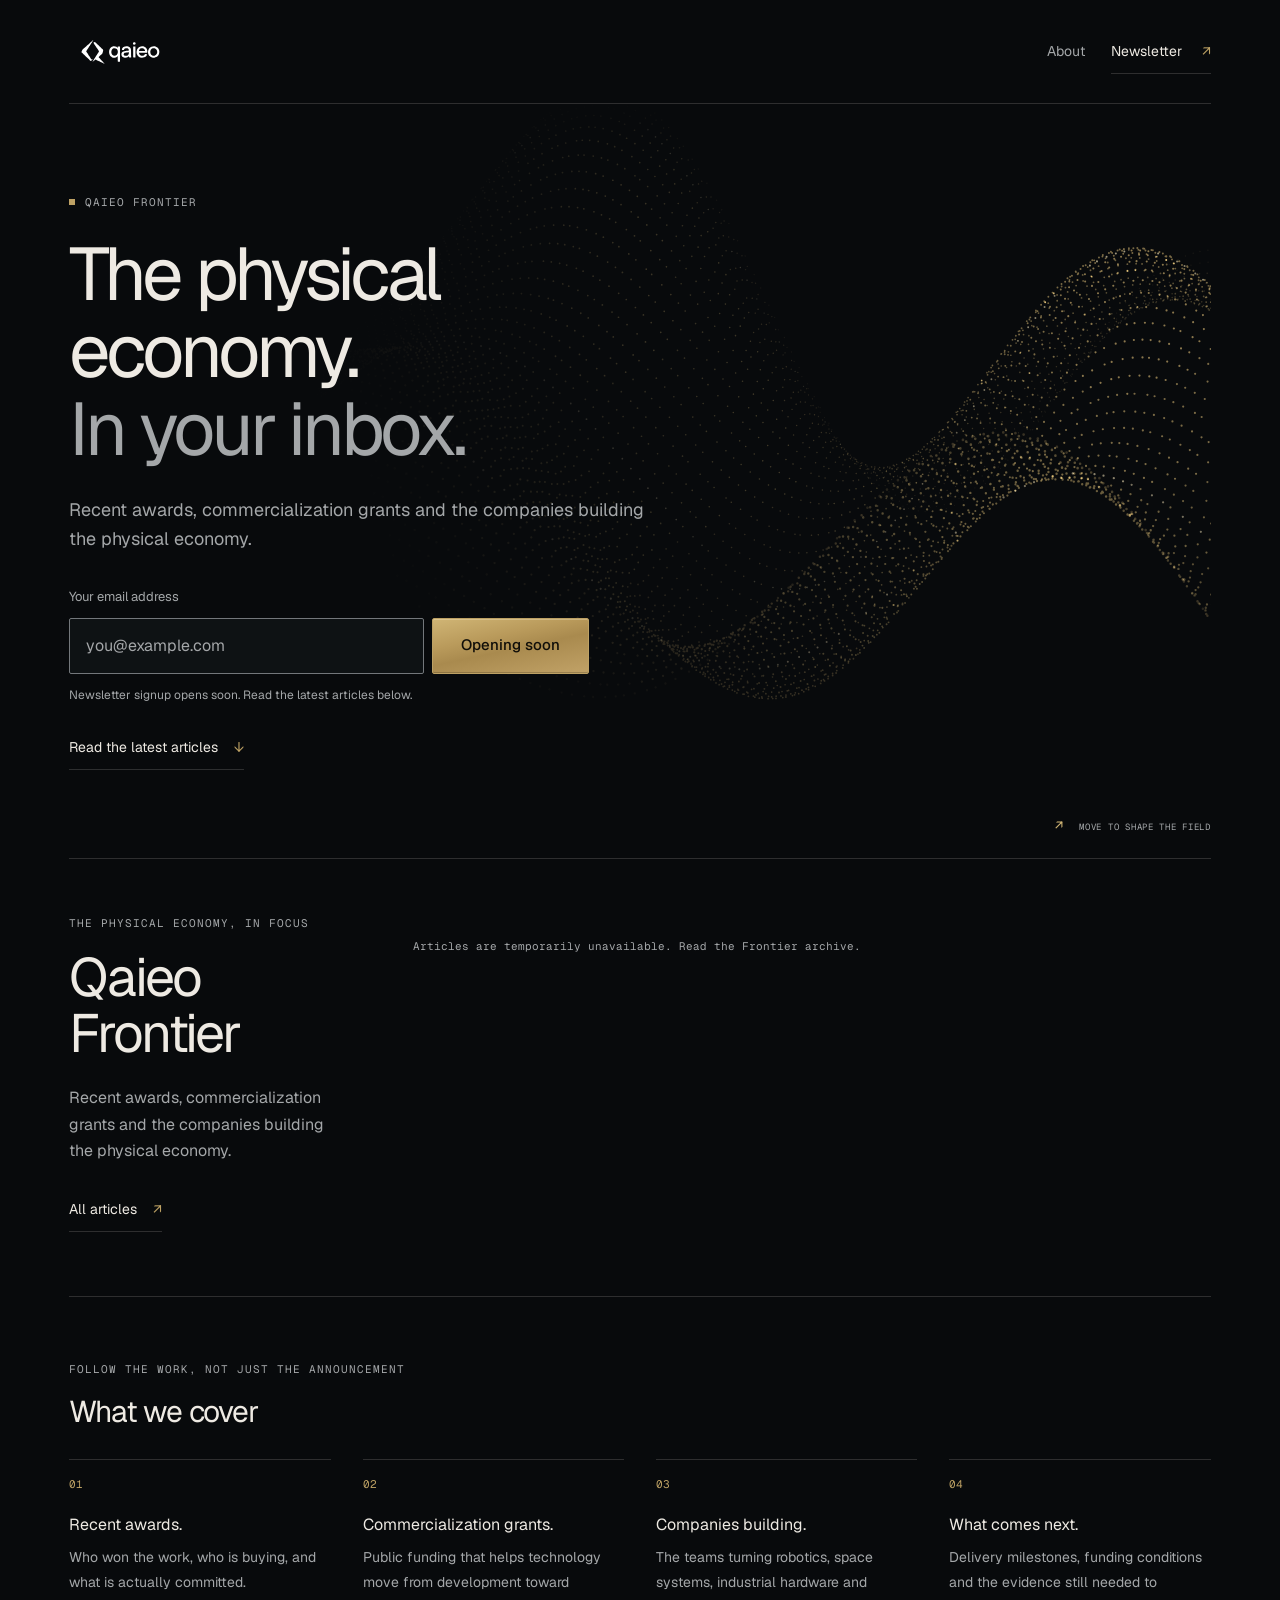
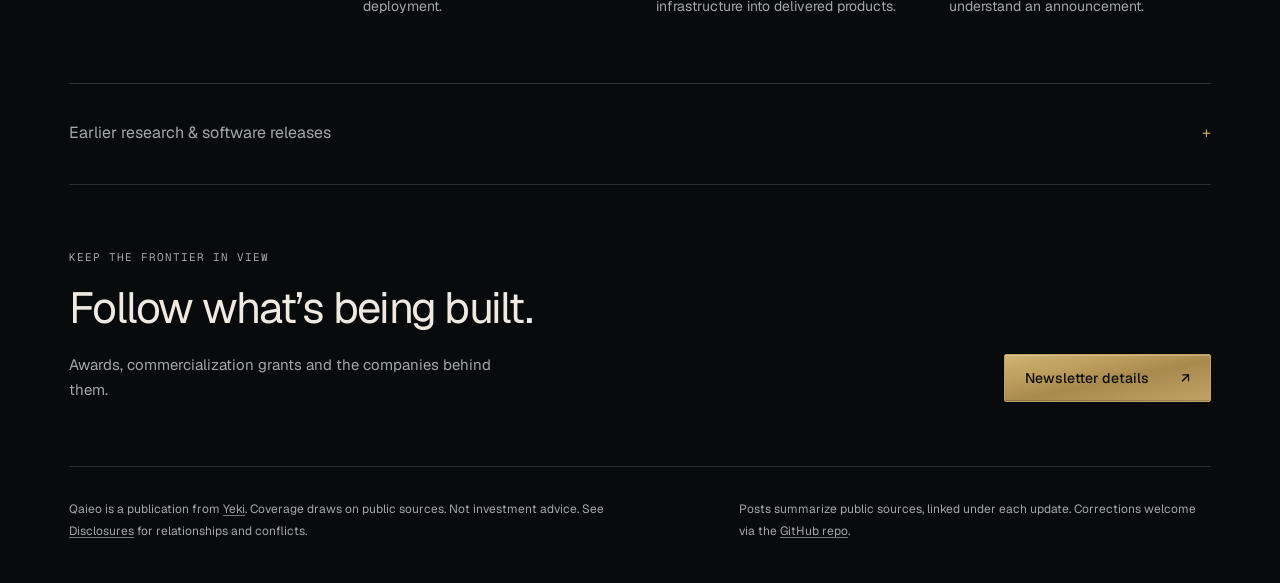
==== site/public/index.html @ a9265b08 "Standardize Qaieo logo sizing and approved SVG artwork" ====
<!DOCTYPE html>
<html lang="en">
<head>
  <meta charset="UTF-8" />
  <meta name="viewport" content="width=device-width, initial-scale=1.0" />
  <title>Qaieo — The physical economy, in focus</title>
  <meta name="description" content="Recent awards, commercialization grants and the companies building the physical economy." />
  <meta name="theme-color" content="#080a0c" />
  <link rel="preload" href="fonts/Geist-Variable.woff2" as="font" type="font/woff2" crossorigin />
  <link rel="stylesheet" href="style.css" />
  <link rel="icon" type="image/png" href="logos/qaieo-avatar.png" />
  <link rel="alternate" type="application/rss+xml" title="Qaieo" href="feed.xml" />
</head>
<body>
  <a class="skip-link" href="#main">Skip to content</a>
  <div class="wrap">
    <header class="site">
      <a href="index.html" class="home-link" aria-label="Qaieo home"><img class="brand-logo" src="logos/qaieo-logo-white.svg" alt="Qaieo" width="1544" height="576" /></a>

    <nav class="nav" aria-label="Primary">
      <a href="about.html">About</a>
      <a class="nav-signup" href="index.html#newsletter">Newsletter <span aria-hidden="true">↗</span></a>
    </nav>
    </header>
    <main id="main" class="lab-page">

      <section class="hero" id="newsletter" aria-labelledby="lab-title">
        <div class="wave-visual" aria-hidden="true">
          <img class="wave-poster" src="art/quantum-field-gold.webp" alt="" width="1600" height="905" decoding="async" />
          <canvas class="ripple-field"></canvas>
        </div>
        <div class="hero-copy">
          <p class="eyebrow"><span class="square" aria-hidden="true"></span>Qaieo Frontier</p>
          <h1 id="lab-title">The physical economy.<span>In your inbox.</span></h1>
          <p class="lede">Recent awards, commercialization grants and the companies building the physical economy.</p>
          <div class="hero-signup">
        <form id="qaieo-subscribe" action="/api/subscribe" method="post">
          <label for="subscriber-email">Your email address</label>
          <div class="subscribe-controls">
          <input id="subscriber-email" type="email" name="email" placeholder="you@example.com" autocomplete="email" required aria-describedby="newsletter-availability" disabled />
          <input type="text" name="company" style="position:absolute;left:-9999px" tabindex="-1" autocomplete="off" aria-hidden="true" />
          <input type="submit" value="Opening soon" disabled />
          </div>
        </form>
        <p id="qaieo-sub-msg" class="sub-msg" role="status" hidden></p>
        <script>
        document.getElementById('qaieo-subscribe').addEventListener('submit', async (e) => {
          e.preventDefault();
          if (!false) return;
          const f = e.target, msg = document.getElementById('qaieo-sub-msg');
          msg.hidden = false; msg.textContent = 'Subscribing…';
          try {
            const r = await fetch(f.action, { method: 'POST', body: new FormData(f) });
            const j = await r.json();
            msg.textContent = j.ok ? 'Check your inbox to confirm your subscription. If you already subscribe, you are all set.' : (j.error || 'Something went wrong.');
          } catch { msg.textContent = 'Something went wrong. Try again.'; }
        });
        </script>
            <p class="signup-note" id="newsletter-availability">Newsletter signup opens soon. Read the latest articles below.</p>
          </div>
          <a class="hero-explore text-link" href="#frontier">Read the latest articles <span aria-hidden="true">↓</span></a>
        </div>
        <p class="field-hint" aria-hidden="true"><span>↗</span> Move to shape the field</p>
        <script type="module" src="ripple.mjs"></script>
      </section>
      <section id="frontier" class="frontier" aria-labelledby="frontier-title">
        <div class="frontier-intro">
          <p class="eyebrow">The physical economy, in focus</p>
          <h2 id="frontier-title">Qaieo <span>Frontier</span></h2>
          <p>Recent awards, commercialization grants and the companies building the physical economy.</p>
          <a class="frontier-archive text-link" href="https://yeki.ai/qaieo/media">All articles <span aria-hidden="true">↗</span></a>
        </div>
        <div class="frontier-feed">
          <div id="frontier-articles"></div>
          <p id="frontier-status" class="frontier-status" role="status">Loading the latest published articles…</p>
          <noscript><p>Read the latest publications in the <a href="https://yeki.ai/qaieo/media">Frontier archive</a>.</p></noscript>
        </div>
        <script type="module" src="frontier.mjs"></script>
      </section>

      <section class="agenda" id="coverage" aria-labelledby="agenda-title">
        <div class="section-heading"><span class="eyebrow">Follow the work, not just the announcement</span><h2 id="agenda-title">What we cover</h2></div>
        <ul>
          <li><strong>Recent awards.</strong> Who won the work, who is buying, and what is actually committed.</li>
          <li><strong>Commercialization grants.</strong> Public funding that helps technology move from development toward deployment.</li>
          <li><strong>Companies building.</strong> The teams turning robotics, space systems, industrial hardware and infrastructure into delivered products.</li>
          <li><strong>What comes next.</strong> Delivery milestones, funding conditions and the evidence still needed to understand an announcement.</li>
        </ul>
      </section>
      <details class="research-archive" id="archive">
        <summary><span>Earlier research &amp; software releases</span><span aria-hidden="true">+</span></summary>
        <p class="archive-intro">Qaieo began with quantum computing. These earlier articles retain their original dates, sources and links.</p>
      <section class="editorial-section" id="research" aria-labelledby="research-title">
        <div class="section-heading"><p class="eyebrow">From the archive</p><h2 id="research-title">Quantum research</h2><p>Earlier essays and explainers from Qaieo’s quantum research coverage. Original publication dates and sources are retained.</p></div>
        <div class="article-list">

      <article class="post" id="2026-10-13-what-is-perceval">
        <div class="post-meta">
          <time datetime="2026-10-13">October 13, 2026</time>
          <span class="post-tags"><span class="tag">explainer</span></span>
        </div>
        <h3>What is Perceval?</h3>
        <div class="post-body"><p><strong>Perceval</strong> is Quandela's open-source Python framework for photonic quantum computing. If Qiskit is the SDK for superconducting qubits, Perceval is the equivalent for photons.</p><p>Photonic quantum computers use particles of light as qubits. They run at room temperature, network naturally over fiber, and are the bet of companies like Quandela, PsiQuantum, Xanadu, and ORCA. The programming model is different from gate-based machines: you design linear optical circuits (beam splitters, phase shifters, detectors) and the framework simulates them or targets real hardware.</p><p>What Perceval gives you:</p><ul><li><strong>Circuit design</strong> for linear optical quantum computing, with a simulator backend for development.</li><li><strong>Hardware access</strong> to Quandela's photonic QPUs through the cloud.</li><li><strong>Error mitigation</strong> (as of v1.3.0) for dealing with the probabilistic reality of photonic hardware: loss, detector imperfections, partial distinguishability.</li><li><strong>A growing algorithm library</strong> for the problems photonics is naturally good at: boson sampling, graph problems, quantum machine learning.</li></ul><p>It's Apache-licensed, actively developed (monthly-ish releases), and currently the most alive open-source project in photonic quantum software. Which brings us to the bigger story.</p></div>
        <div class="post-source">Source: <a href="https://github.com/Quandela/Perceval">Quandela docs and repo</a></div>
      </article>

      <article class="post" id="2026-10-13-the-last-photonic-framework">
        <div class="post-meta">
          <time datetime="2026-10-13">October 13, 2026</time>
          <span class="post-tags"><span class="tag">analysis</span><span class="tag">editorial</span></span>
        </div>
        <h3>The last photonic framework standing</h3>
        <div class="post-body"><p>Something quiet happened in photonic quantum software: <strong>Xanadu archived Strawberry Fields</strong>, its flagship photonic quantum computing library (854 stars, the reference implementation for continuous-variable photonic circuits since 2018). Then it archived <strong>MrMustard</strong>, the successor library. Both now read-only. No new features, ever.</p><p>That leaves <strong>Perceval</strong> as the only actively developed open-source framework for programming photonic quantum computers. One framework, one company (Quandela) behind it, for an entire hardware paradigm.</p><p><strong>Why this matters more than it looks.</strong> Open-source frameworks are where a field's knowledge compounds. Qiskit's dominance didn't just help IBM; it trained a generation of quantum programmers who default to IBM's stack. Every archived framework is a small brain drain: tutorials rot, Stack Overflow answers age out, new students find a graveyard where the onboarding used to be.</p><p><strong>The risk is a single point of failure.</strong> If Quandela pivots, gets acquired, or just slows down, photonic quantum software has no bench. PsiQuantum, the best-funded photonic player, has no open framework at all. The field's software story becomes "one French company's SDK," which is a fragile foundation for an entire approach to quantum computing.</p><p><strong>The opportunity is concentration.</strong> Scarcity focuses attention. Every photonic quantum developer now has exactly one serious open-source home, which means Perceval's community, docs, and ecosystem get all the oxygen. If you're learning photonic quantum computing in 2026, there is one answer to "where do I start," and this site exists to make that answer as good as it can be.</p><p>That's the thesis here: track Perceval closely, cover the field honestly, and help the last framework standing become the foundation photonic quantum deserves.</p><p>*Editorial. If I've misread the archival status of anything, the corrections policy stands.*</p></div>
        <div class="post-source">Source: <a href="https://github.com/Quandela/Perceval">Qaieo editorial</a></div>
      </article>

      <article class="post" id="2026-10-13-photonic-hardware-landscape">
        <div class="post-meta">
          <time datetime="2026-10-13">October 13, 2026</time>
          <span class="post-tags"><span class="tag">analysis</span><span class="tag">editorial</span><span class="tag">hardware</span></span>
        </div>
        <h3>Photonic quantum hardware landscape, October 2026</h3>
        <div class="post-body"><p>Photonic quantum computing had its breakout year. Private capital into photonic hardware hit <strong>$2.1 billion in 2025</strong>, about 21% of all quantum tech investment, overtaking superconducting as the largest hardware subcategory (per Future Markets' 2026 report). Here's the field as it stands.</p><p><strong>Three architectures, three bets.</strong> Continuous-variable systems, led by <strong>Xanadu</strong>, encode information in squeezed light and target quantum machine learning through PennyLane. Discrete-variable systems (<strong>PsiQuantum</strong>, <strong>Quandela</strong>, <strong>ORCA</strong>, QuiX) work with individual photons in linear optical circuits, aiming at fault-tolerant universal machines. Hybrid spin-photon (<strong>Photonic Inc</strong>, backed by Microsoft) links silicon spin qubits with telecom photons for distributed architectures.</p><p><strong>PsiQuantum</strong> is the capital leader: a <a href="https://www.businesswire.com/news/home/20250910135739/en/PsiQuantum-Raises-$1-Billion-to-Build-Million-Qubit-Scale-Fault-Tolerant-Quantum-Computers">$1B Series E in September 2025</a> (BlackRock, Temasek, Baillie Gifford; $7B valuation), a $100M CHIPS Act agreement finalized in September 2026, and the Omega silicon-photonic chipset fabbed at GlobalFoundries on a standard 300mm process. Brisbane and Chicago utility-scale sites are under construction, with leadership shifting to ex-AMD/Xilinx chief Victor Peng as interim CEO for the scaling phase. The bet: photons don't generate heat or feel electromagnetic interference, so chips link over standard fiber and the million-qubit roadmap is a manufacturing problem, not a physics problem.</p><p><strong>Xanadu</strong> became the first pure-play photonic quantum company on a major public market, listing on NASDAQ and the TSX as XNDU in March 2026 via SPAC (~$302M gross proceeds, $275M PIPE). The hardware story in 2026 is packaging: an <a href="https://www.newswire.ca/news-releases/xanadu-sets-new-industry-benchmark-in-photonic-chip-packaging-834077847.html">average 0.085 dB/facet edge-coupling loss</a>, meaning 98%+ of the optical signal survives each fiber-to-chip interface. In photonics, loss is the enemy that compounds at every interface, so this is a genuine milestone, not marketing, though edge coupling is one of roughly 16-17 loss contributors, and analysts estimate another 5-10x system-wide reduction is still needed for fault tolerance. The software story is the opposite: Strawberry Fields and MrMustard are archived, and PennyLane carries the stack alone.</p><p><strong>Quandela</strong> is the deployment leader in Europe: the 12-qubit Belenos system serves 1,200+ researchers across 30 countries via cloud, and its EuroHPC sibling Lucy was delivered to CEA's TGCC and inaugurated in April 2026. Perceval, its open framework, is the subject this publication tracks most closely.</p><p><strong>ORCA Computing</strong> is the operational-simplicity play: <a href="https://www.hpcwire.com/off-the-wire/orca-computing-delivers-1st-photonic-quantum-computing-system-to-uks-nqcc/">its PT Series system was installed at the UK's National Quantum Computing Centre and powered up and operational within 36 hours</a> (June 2025). Rack-mounted, room-temperature (cryogenics confined to the detectors), accessible via NVIDIA's CUDA-Q. When a quantum computer installs faster than enterprise SaaS, the deployment model has changed.</p><p><strong>Don't forget Hefei.</strong> USTC's Jiuzhang 4.0 manipulated and detected 3,050 photons in Gaussian boson sampling (reported in *Nature*, May 2026), still the academic high-water mark. China's photonic program runs quieter than the venture-backed Western companies but keeps setting the experimental bar.</p><p><strong>What to watch.</strong> Whether PsiQuantum's manufacturing bet converts capital into deployed systems. Whether Xanadu's public-market discipline accelerates or starves its hardware roadmap. Whether Quandela's European deployments compound into a developer ecosystem around Perceval. And whether anyone else open-sources a serious photonic framework, or the field consolidates around one.</p><p>*Editorial synthesis from public reporting. Company claims are as stated by the companies; treat funding and timeline figures accordingly. Corrections welcome via the <a href="https://github.com/omeal007/qaieo">GitHub repo</a>.*</p></div>
        <div class="post-source">Source: <a href="https://www.futuremarketsinc.com/the-global-photonic-quantum-computing-market-2026-2036/">Qaieo editorial</a></div>
      </article>
        </div>
      </section>
      <section class="editorial-section" id="news" aria-labelledby="news-title">
        <div class="section-heading"><p class="eyebrow">From the archive</p><h2 id="news-title">Software releases</h2><p>Historical Perceval release coverage, preserved with its original dates and sources.</p><a class="text-link" href="timeline.html">View the release timeline <span aria-hidden="true">↗</span></a></div>
        <div class="article-list">

      <article class="post" id="2026-10-01-v1-3-1-sir-galaad">
        <div class="post-meta">
          <time datetime="2026-10-01">October 1, 2026</time>
          <span class="post-tags"><span class="tag">release</span><span class="tag">v1.3.1</span></span>
        </div>
        <h3>Perceval v1.3.1 Sir Galaad</h3>
        <div class="post-body"><p>Quandela published <strong>v1.3.1</strong> (v1.3.1 Sir Galaad) of Perceval.</p><p>Release notes (abridged, see the full notes at the source link):</p><h2>Bug fixes</h2><p>* Fixed deepcopy in SimulatedComputer.execute_async</p><p>*This post was auto-generated from the official release notes. Summaries may miss nuance; read the full notes at the source.*</p></div>
        <div class="post-source">Source: <a href="https://github.com/Quandela/Perceval/releases/tag/v1.3.1">Quandela/Perceval GitHub release</a></div>
      </article>

      <article class="post" id="2026-10-01-perceval-v1-3-1">
        <div class="post-meta">
          <time datetime="2026-10-01">October 1, 2026</time>
          <span class="post-tags"><span class="tag">release</span><span class="tag">v1.3.1</span></span>
        </div>
        <h3>Perceval v1.3.1: bugfix follow-up</h3>
        <div class="post-body"><p>A small follow-up to v1.3.0: <strong>v1.3.1</strong> fixes deepcopy in `SimulatedComputer.execute_async`. Patch-level, no API changes. If you upgraded to the Sir Galaad line, take this one.</p></div>
        <div class="post-source">Source: <a href="https://github.com/Quandela/Perceval/releases/tag/v1.3.1">Quandela/Perceval GitHub release</a></div>
      </article>

      <article class="post" id="2026-09-18-v1-3-0-sir-galaad">
        <div class="post-meta">
          <time datetime="2026-09-18">September 18, 2026</time>
          <span class="post-tags"><span class="tag">release</span><span class="tag">v1.3.0</span></span>
        </div>
        <h3>Perceval v1.3.0 Sir Galaad</h3>
        <div class="post-body"><p>Quandela published <strong>v1.3.0</strong> (v1.3.0 Sir Galaad) of Perceval.</p><p>Release notes (abridged, see the full notes at the source link):</p><p>This update offers a whole new error mitigation feature, which needed a complete rewriting of the high-level classes of perceval (everything above Processor or RemoteProcessor). This new path also offers a lot of features that the old path couldn't do.</p><p>The choice has been made to add a new main path for launching computations, while keeping the existing path as it is. The old path <strong>should not</strong> be used in new code anymore. You will find in the legacy page of the doc a table describing how to update the old workflow to the new one (link at the bottom of this text).</p><h2>New features</h2><p>* Error Mitigation classes:</p><p>* Can be inserted into a Computer for automatic use.</p><p>* Mitigates the probabilistic results got when using a QPU.</p><p>* Available algorithms:</p><p>* Detector loss balancing</p><p>* HOM/g2 mitigation</p><p>* Loss mitigation</p><p>* Compilation averaging</p><p>* Available as individual classes or through the ErrorMitigationFactory class.</p><p>* A new computation workflow:</p><p>* SimulatedComputer, RemoteComputer replace the Processor and RemoteProcessor, minus the Experiment, so they can easily be reused. The noise is linked to these Computers</p><p>* Computation handles all the com</p><p>*This post was auto-generated from the official release notes. Summaries may miss nuance; read the full notes at the source.*</p></div>
        <div class="post-source">Source: <a href="https://github.com/Quandela/Perceval/releases/tag/v1.3.0">Quandela/Perceval GitHub release</a></div>
      </article>

      <article class="post" id="2026-09-18-perceval-v1-3-0">
        <div class="post-meta">
          <time datetime="2026-09-18">September 18, 2026</time>
          <span class="post-tags"><span class="tag">release</span><span class="tag">v1.3.0</span><span class="tag">error-mitigation</span></span>
        </div>
        <h3>Perceval v1.3.0 'Sir Galaad': error mitigation and a new computation workflow</h3>
        <div class="post-body"><p>The biggest Perceval release in a while. <strong>v1.3.0 "Sir Galaad"</strong> ships a whole new error mitigation feature, significant enough that it required rewriting the high-level classes (everything above Processor/RemoteProcessor).</p><p><strong>Error mitigation, built in.</strong> The new classes slot into a Computer for automatic use and mitigate the probabilistic results you get running on real photonic hardware. Available algorithms: detector loss balancing, HOM/g2 mitigation, loss mitigation, and compilation averaging. Usable as individual classes or through the ErrorMitigationFactory.</p><p><strong>A new computation workflow.</strong> SimulatedComputer and RemoteComputer replace Processor and RemoteProcessor (minus the Experiment), so they can be reused easily, with noise linked to the Computers. The old path still works but should not be used in new code; the docs include a migration table.</p><p>Why it matters: error mitigation is the difference between a photonic QPU demo and a photonic QPU result you can defend. Baking it into the framework's main path, rather than leaving it as user-land code, is a maturation signal for the whole stack.</p></div>
        <div class="post-source">Source: <a href="https://github.com/Quandela/Perceval/releases/tag/v1.3.0">Quandela/Perceval GitHub release</a></div>
      </article>

      <article class="post" id="2026-07-02-v1-2-4">
        <div class="post-meta">
          <time datetime="2026-07-02">July 2, 2026</time>
          <span class="post-tags"><span class="tag">release</span><span class="tag">v1.2.4</span></span>
        </div>
        <h3>Perceval v1.2.4</h3>
        <div class="post-body"><p>Quandela published <strong>v1.2.4</strong> of Perceval.</p><p>Release notes (abridged, see the full notes at the source link):</p><h2>New features</h2><p>* New KipuSession, allowing to send jobs to the Kipu Quantum Hub</p><p>* Requires the installation of perceval using `pip install perceval-quandela[kipu]`</p><h2>Improvements</h2><p>* `GenericInterferometer` now accepts str as interferometer shape</p><p>You can contact us on <a href="https://community.quandela.com/">Quandela community forum</a></p><p>*This post was auto-generated from the official release notes. Summaries may miss nuance; read the full notes at the source.*</p></div>
        <div class="post-source">Source: <a href="https://github.com/Quandela/Perceval/releases/tag/v1.2.4">Quandela/Perceval GitHub release</a></div>
      </article>

      <article class="post" id="2026-06-17-v1-2-3">
        <div class="post-meta">
          <time datetime="2026-06-17">June 17, 2026</time>
          <span class="post-tags"><span class="tag">release</span><span class="tag">v1.2.3</span></span>
        </div>
        <h3>Perceval v1.2.3</h3>
        <div class="post-body"><p>Quandela published <strong>v1.2.3</strong> of Perceval.</p><p>Release notes (abridged, see the full notes at the source link):</p><h2>New features</h2><p>* Arithmetic operations can now be applied on BSDistribution</p><p>* "+" and "-" between BSDistributions with the same number of modes</p><p>* "*" and "/" between floats and BSDistributions</p><h2>Improvements</h2><p>* HTTP error message is now clearer</p><h2>Breaking changes</h2><p>* The BSDistribution internal representation has been changed. It must now be imported directly from perceval and no longer from exqalibur</p><p>You can contact us on <a href="https://community.quandela.com/">Quandela community forum</a></p><p>*This post was auto-generated from the official release notes. Summaries may miss nuance; read the full notes at the source.*</p></div>
        <div class="post-source">Source: <a href="https://github.com/Quandela/Perceval/releases/tag/v1.2.3">Quandela/Perceval GitHub release</a></div>
      </article>

      <article class="post" id="2026-06-04-v1-2-2">
        <div class="post-meta">
          <time datetime="2026-06-04">June 4, 2026</time>
          <span class="post-tags"><span class="tag">release</span><span class="tag">v1.2.2</span></span>
        </div>
        <h3>Perceval v1.2.2</h3>
        <div class="post-body"><p>Quandela published <strong>v1.2.2</strong> of Perceval.</p><p>Release notes (abridged, see the full notes at the source link):</p><h2>Improvements</h2><p>* Sped up the creation of BS components</p><h2>Bug fixes</h2><p>* Fixed Sampler's iterations crashing when used with a RemoteProcessor</p><p>* Numeric overflows in backend computations are now properly caught and raised</p><p>*This post was auto-generated from the official release notes. Summaries may miss nuance; read the full notes at the source.*</p></div>
        <div class="post-source">Source: <a href="https://github.com/Quandela/Perceval/releases/tag/v1.2.2">Quandela/Perceval GitHub release</a></div>
      </article>
        </div>
      </section>
      </details>
      <script>
        // Preserve deep links into the original research archive.
        function revealArchive() {
          const target = document.getElementById(decodeURIComponent(location.hash.slice(1)));
          const archive = target?.closest('.research-archive');
          if (archive) { archive.open = true; target.scrollIntoView(); }
        }
        addEventListener('hashchange', () => { try { revealArchive(); } catch {} });
        try { revealArchive(); } catch {}
      </script>
      <section class="newsletter newsletter-reminder" aria-labelledby="newsletter-title">
        <div class="newsletter-copy">
          <p class="eyebrow">Keep the frontier in view</p>
          <h2 id="newsletter-title">Follow what’s being built.</h2>
          <p>Awards, commercialization grants and the companies behind them.</p>
        </div>
        <a class="button" href="#newsletter">Newsletter details <span aria-hidden="true">↗</span></a>
      </section>

    </main>
    <footer class="site">
      <p>Qaieo is a publication from <a href="https://yeki.ai">Yeki</a>. Coverage draws on public sources. Not investment advice. See <a href="disclosures.html">Disclosures</a> for relationships and conflicts.</p>
      <p>Posts summarize public sources, linked under each update. Corrections welcome via the <a href="https://github.com/omeal007/qaieo">GitHub repo</a>.</p>
    </footer>
  </div>
</body>
</html>
---- site/public/style.css ----
@font-face {
  font-family: Geist;
  src: url("fonts/Geist-Variable.woff2") format("woff2");
  font-style: normal;
  font-weight: 100 900;
  font-display: swap;
}
@font-face {
  font-family: "Geist Mono";
  src: url("fonts/GeistMono-Variable.woff2") format("woff2");
  font-style: normal;
  font-weight: 100 900;
  font-display: swap;
}

:root {
  color-scheme: dark;
  --bg: #080a0c;
  --surface: #101316;
  --text: #eeeae3;
  --muted: #a4a7a9;
  --border: rgba(238, 234, 227, .16);
  --control-border: #73777b;
  --accent: #bda164;
  --accent-light: #d0b575;
  --on-accent: #100e09;
  --gold-finish: linear-gradient(168deg, #d0b575 0%, #b99a5b 35%, #a98a4e 54%, #c1a267 100%);
  --gold-finish-hover: linear-gradient(168deg, #ddc68e 0%, #c4a76b 35%, #b4985c 54%, #d0b575 100%);
  --mono: "Geist Mono", monospace;
  --brand-logo-height: 32px;
  --brand-clear-space: 8px;
}

* { box-sizing: border-box; }
html { scroll-padding-top: 32px; }
body { margin: 0; background: var(--bg); color: var(--text); font: 400 16px/1.65 Geist, Arial, sans-serif; -webkit-font-smoothing: antialiased; }
::selection { background: var(--accent); color: var(--on-accent); }
a { color: inherit; text-decoration: none; text-underline-offset: .2em; }
a:hover { color: var(--accent); }
a:focus-visible, input:focus-visible, button:focus-visible, summary:focus-visible { outline: 2px solid var(--accent); outline-offset: 5px; }
p, h1, h2, h3 { margin-top: 0; }
h1, h2, h3 { font-weight: 400; line-height: 1.12; letter-spacing: -.04em; }
img { max-width: 100%; }
main, section, article, .frontier-feed, .article-list, .section-heading { min-width: 0; }
.wrap { width: min(100%, 1480px); padding-inline: clamp(22px, 5.4vw, 80px); margin-inline: auto; }
.skip-link { position: fixed; top: 12px; left: 22px; z-index: 10; padding: 10px 16px; background: var(--text); color: var(--bg); transform: translateY(-180%); }
.skip-link:focus { transform: none; }

/* A quiet shared header keeps the lab and its publication in one place. */
header.site { min-height: 104px; display: flex; align-items: center; justify-content: space-between; gap: 32px; border-bottom: 1px solid var(--border); }
.home-link { display: inline-flex; flex-shrink: 0; align-items: center; min-height: 44px; padding: var(--brand-clear-space); }
.brand-logo { display: block; width: auto; height: var(--brand-logo-height); max-width: none; }
.nav { display: flex; justify-content: flex-end; flex-wrap: wrap; gap: 4px 26px; font-size: 14px; line-height: 1.3; }
.nav a { display: inline-flex; min-height: 44px; align-items: center; color: var(--muted); }
.nav a:hover { color: var(--text); }
.nav .nav-signup { font-family: Geist, Arial, sans-serif; font-size: 14px; color: var(--text); gap: 20px; border-bottom: 1px solid var(--border); }
.nav-signup span { color: var(--accent); }
.eyebrow { display: block; margin-bottom: 24px; font: 400 11px/1.6 var(--mono); letter-spacing: .09em; text-transform: uppercase; color: var(--muted); }
.square { display: inline-block; width: 6px; height: 6px; background: var(--accent); margin-right: 10px; vertical-align: .1em; }

/* Quantum particle sculpture: a clear reading surface and an open visual field. */
.hero { position: relative; isolation: isolate; padding: clamp(64px, 7vw, 104px) 0 88px; }
.hero-copy { position: relative; max-width: 650px; width: 61%; }
.wave-visual { position: absolute; inset: 0; z-index: -2; overflow: hidden; pointer-events: none; mask-image: linear-gradient(0deg, transparent, #000 10%, #000 95%, transparent); }
.wave-poster, .ripple-field { position: absolute; inset: 0; width: 100%; height: 100%; }
.wave-poster { object-fit: cover; object-position: 65% center; }
.ripple-field { opacity: 0; }
.field-ready .ripple-field { opacity: 1; }
.field-ready .wave-poster { visibility: hidden; }
.hero::before { content: ""; position: absolute; inset: 0; z-index: -1; pointer-events: none; background: linear-gradient(90deg, #080a0c 3%, rgba(8,10,12,.92) 25%, rgba(8,10,12,.58) 43%, rgba(8,10,12,.04) 64%, transparent 82%); }
.field-hint { display: none; position: absolute; right: 0; bottom: 22px; margin: 0; color: var(--muted); font: 9px/1.5 var(--mono); letter-spacing: .08em; text-transform: uppercase; pointer-events: none; }
.field-hint span { margin-right: 10px; color: var(--accent-light); font-size: 14px; }
@media (hover: hover) and (pointer: fine) and (prefers-reduced-motion: no-preference) {
  .field-ready .field-hint { display: block; }
}
.hero-topics { list-style: none; padding: 0; margin: 0 0 18px; }
.hero-topics li { padding: 15px 0; border-bottom: 1px solid var(--border); font-size: 17px; letter-spacing: -.02em; }
.hero-topics span { color: var(--accent); font: 10px var(--mono); display: block; margin-bottom: 7px; }
.hero-note { background: linear-gradient(90deg, rgba(8,10,12,.5), transparent); }
.hero h1 { font-size: clamp(46px, 5.8vw, 86px); letter-spacing: -.055em; line-height: 1.04; max-width: 14ch; margin-bottom: 28px; }
.hero h1 span { display: block; color: var(--muted); }
.hero .lede { max-width: 48ch; font-size: 18px; line-height: 1.65; color: var(--muted); margin: 0 0 32px; }
.button { display: inline-flex; align-items: center; justify-content: space-between; gap: 32px; min-height: 48px; padding: 11px 20px; border: 1px solid var(--accent); border-radius: 2px; background: var(--gold-finish); box-shadow: inset 0 1px 0 rgba(241,228,190,.36), inset 0 -1px 0 rgba(38,30,14,.24); color: var(--on-accent); font-size: 14px; font-weight: 500; transition: background .18s ease, border-color .18s ease; }
.button:hover { background: var(--gold-finish-hover); border-color: var(--accent-light); color: var(--on-accent); }
.hero-note { padding: 26px 0 8px; border-top: 1px solid var(--border); }
.hero-note .eyebrow { margin-bottom: 22px; }
.hero-question { font-size: 19px; line-height: 1.8; letter-spacing: -.025em; margin-bottom: 28px; }
.text-link { display: inline-flex; align-items: center; justify-content: space-between; gap: 16px; min-height: 44px; font-size: 14px; color: var(--text); border-bottom: 1px solid var(--border); }
.text-link span { color: var(--accent); }

/* Frontier keeps its public feed and canonical links; only the presentation changes. */
.frontier { display: grid; grid-template-columns: 280px minmax(0, 1fr); gap: clamp(40px, 5vw, 80px); padding: 56px 0 64px; border-top: 1px solid var(--border); border-bottom: 1px solid var(--border); }
.frontier-intro .eyebrow { margin-bottom: 18px; }
.frontier h2 { font-size: clamp(40px, 4.2vw, 60px); line-height: 1.03; margin-bottom: 24px; }
.frontier h2 span { display: block; }
.frontier-intro > p:not(.eyebrow) { font-size: 16px; color: var(--muted); max-width: 31ch; }
.frontier-archive { margin-top: 8px; }
.frontier-status { margin: 22px 0 0; color: var(--muted); font: 11px/1.7 var(--mono); }
#frontier-articles { display: grid; grid-template-columns: minmax(0, 1fr); gap: 0; }
article.frontier-post { display: flex; flex-direction: column; border-top: 1px solid var(--border); padding: 22px 0; margin: 0; }
.frontier-post .post-meta { justify-content: space-between; text-transform: uppercase; letter-spacing: .06em; gap: 6px 10px; margin-bottom: 18px; }
article.frontier-post h3 { font-size: clamp(20px, 1.8vw, 25px); letter-spacing: -.025em; line-height: 1.24; margin-bottom: 22px; overflow-wrap: anywhere; }
.frontier-post h3 a { display: flex; justify-content: space-between; gap: 24px; align-items: baseline; }
.frontier-post .article-arrow { flex-shrink: 0; color: var(--muted); font-size: 24px; }
.frontier-post h3 a:hover .article-arrow { color: var(--accent); }
.frontier-post .post-meta .tag { color: var(--accent); }
article.frontier-post:last-child { border-bottom: 1px solid var(--border); }
.frontier-post .post-source { margin: 0; padding: 0; font-size: 12px; color: var(--muted); line-height: 1.6; }

/* Research and source material remain full, readable articles with stable anchors. */
.agenda { padding: 64px 0; }
.section-heading h2 { font-size: clamp(32px, 3vw, 44px); margin-bottom: 20px; }
.section-heading .eyebrow { margin-bottom: 16px; }
.section-heading > p:not(.eyebrow) { color: var(--muted); max-width: 29ch; font-size: 15px; }
.agenda .section-heading { margin-bottom: 30px; }
.agenda .section-heading h2 { font-size: 30px; }
.agenda ul { list-style: none; padding: 0; margin: 0; display: grid; grid-template-columns: repeat(4, minmax(0, 1fr)); gap: 32px; counter-reset: research-question; }
.agenda li { color: var(--muted); font-size: 14px; line-height: 1.75; border-top: 1px solid var(--border); padding-top: 16px; counter-increment: research-question; }
.agenda li::before { content: "0" counter(research-question); display: block; color: var(--accent); font: 11px/1.6 var(--mono); margin-bottom: 20px; }
.agenda li strong { display: block; color: var(--text); font-weight: 400; font-size: 16px; line-height: 1.5; margin-bottom: 8px; }
.editorial-section { display: grid; grid-template-columns: 280px minmax(0, 1fr); gap: clamp(40px, 5vw, 80px); padding: 64px 0; border-top: 1px solid var(--border); }
.article-list { max-width: 780px; }
.article-list > .post { padding: 0 0 36px; margin-bottom: 36px; border-bottom: 1px solid var(--border); scroll-margin-top: 32px; }
.article-list > .post:last-child { margin-bottom: 0; padding-bottom: 0; border-bottom: 0; }
.post-meta { display: flex; flex-wrap: wrap; align-items: baseline; gap: 8px 14px; margin-bottom: 18px; font: 11px/1.65 var(--mono); color: var(--muted); }
.post-meta time { font-variant-numeric: tabular-nums; }
.post-tags { display: inline-flex; flex-wrap: wrap; gap: 6px; }
.tag { padding: 1px 6px; border: 1px solid var(--border); color: var(--muted); font: 10px/1.5 var(--mono); overflow-wrap: anywhere; }
.post h3 { font-size: clamp(25px, 2.6vw, 34px); line-height: 1.2; margin-bottom: 24px; }
.post-body { max-width: 68ch; color: #c3c3c1; }
.post-body p, .post-body ul { margin: 0 0 16px; }
.post-body ul { padding-left: 20px; }
.post-body strong { color: var(--text); font-weight: 500; }
.post-body a, .post-source a, .prose a, footer.site a { text-decoration: underline; text-decoration-color: var(--control-border); overflow-wrap: anywhere; }
.post-body a:hover, .post-source a:hover, .prose a:hover, footer.site a:hover { text-decoration-color: var(--accent); }
.post-source { font-size: 12px; color: var(--muted); margin-top: 24px; overflow-wrap: anywhere; }

/* Shared document pages retain the same restrained reading surface. */
.document-page { padding: 72px 0 24px; max-width: 920px; margin-inline: auto; }
.document-page > .eyebrow { margin-bottom: 20px; }
.page-title { font-size: clamp(44px, 5.5vw, 72px); margin-bottom: 28px; }
.document-page .lede { color: var(--muted); max-width: 54ch; margin: 0 0 48px; font-size: 18px; }
.prose { max-width: 70ch; padding-bottom: 12px; }
.prose p, .prose li { color: #c3c3c1; }
.prose p { margin-bottom: 24px; }
.prose ul { padding-left: 20px; }
.prose li { margin-bottom: 12px; }
.prose strong { color: var(--text); font-weight: 500; }
.prose h2 { font-size: 26px; margin: 44px 0 18px; }
.timeline { margin: 32px 0; }
.tl-item { display: grid; grid-template-columns: 170px minmax(0, 1fr); gap: 32px; padding: 26px 0; border-top: 1px solid var(--border); }
.tl-date { color: var(--muted); font: 12px/1.7 var(--mono); padding-top: 4px; }
.tl-card h3 { font-size: 24px; margin-bottom: 14px; }
.tl-card .post-source { margin-top: 0; }

/* Keep the existing subscription action, including its honeypot and feedback. */
.newsletter { display: grid; grid-template-columns: 1fr 1fr; gap: 64px; align-items: end; padding: 64px 0; border-top: 1px solid var(--border); }
.newsletter .eyebrow { margin-bottom: 18px; }
.newsletter h2 { font-size: clamp(32px, 3.4vw, 46px); margin-bottom: 20px; }
.newsletter-copy > p:not(.eyebrow) { max-width: 46ch; margin-bottom: 0; font-size: 15px; color: var(--muted); }
.hero-signup { max-width: 520px; }
.hero-signup label, .newsletter label { display: block; font-size: 13px; color: var(--muted); margin-bottom: 10px; }
.hero-signup input { font: inherit; border-radius: 2px; }
.hero-signup input[type="email"] { min-width: 0; flex: 1; min-height: 54px; padding: 14px 16px; border: 1px solid var(--control-border); background: rgba(16,19,22,.9); color: var(--text); }
.hero-signup input[type="email"]::placeholder { color: var(--muted); opacity: 1; }
.hero-signup input[type="submit"] { min-height: 54px; padding: 14px 28px; border: 1px solid var(--accent); background: var(--gold-finish); box-shadow: inset 0 1px 0 rgba(241,228,190,.36), inset 0 -1px 0 rgba(38,30,14,.24); color: var(--on-accent); font-size: 15px; font-weight: 500; cursor: pointer; }
.hero-signup input[type="submit"]:hover { background: var(--gold-finish-hover); border-color: var(--accent-light); }
.hero-signup input:disabled { cursor: not-allowed; }
.hero-signup input[type="submit"]:disabled:hover { background: var(--gold-finish); border-color: var(--accent); }
.signup-note { font-size: 12px; color: var(--muted); margin: 12px 0 0; }
.hero-explore { margin-top: 20px; }
.newsletter-reminder .button { justify-self: end; }
.research-archive { border-top: 1px solid var(--border); padding: 28px 0; }
.research-archive > summary { display: flex; justify-content: space-between; align-items: center; gap: 20px; min-height: 44px; cursor: pointer; list-style: none; color: var(--muted); font-size: 16px; }
.research-archive > summary::-webkit-details-marker { display: none; }
.research-archive > summary span:last-child { color: var(--accent); }
.research-archive[open] > summary span:last-child { transform: rotate(45deg); }
.archive-intro { color: var(--muted); max-width: 65ch; margin-top: 26px; }
.document-signup { padding: 36px 0; margin-top: 48px; border-top: 1px solid var(--border); }
.document-signup h2 { font-size: clamp(30px, 4vw, 42px); }
.document-signup > p:not(.eyebrow) { color: var(--muted); max-width: 52ch; }
.subscribe-controls { display: flex; gap: 8px; }
.newsletter input { font: inherit; border-radius: 2px; }
.newsletter input[type="email"] { min-width: 0; flex: 1 1 auto; min-height: 50px; padding: 12px 14px; border: 1px solid var(--control-border); background: var(--surface); color: var(--text); }
.newsletter input[type="email"]::placeholder { color: var(--muted); opacity: 1; }
.newsletter input[type="submit"] { flex: 0 0 auto; min-height: 50px; padding: 12px 22px; border: 1px solid var(--accent); background: var(--gold-finish); box-shadow: inset 0 1px 0 rgba(241,228,190,.36), inset 0 -1px 0 rgba(38,30,14,.24); color: var(--on-accent); font-size: 14px; font-weight: 500; cursor: pointer; }
.newsletter input[type="submit"]:hover { background: var(--gold-finish-hover); border-color: var(--accent-light); }
.sub-msg { color: var(--muted); font-size: 14px; margin: 14px 0 0; }

footer.site { display: grid; grid-template-columns: 1.25fr 1fr; gap: 80px; border-top: 1px solid var(--border); padding: 32px 0 40px; color: var(--muted); font-size: 12px; line-height: 1.8; }
footer.site p { margin-bottom: 0; max-width: 70ch; }

/* A single, finite entry is ornamental; all content is visible without animation. */
@media (prefers-reduced-motion: reduce) {
  .wave-poster, .ripple-field { transition: none; }
}
@media (prefers-reduced-motion: no-preference) {
  .hero-copy, .hero-note { animation: enter .55s ease-out both; }
  .hero-note { animation-delay: .1s; }
  @keyframes enter { from { opacity: .65; transform: translateY(8px); } to { opacity: 1; transform: none; } }
}
@media (max-width: 1120px) {
  .hero-copy { width: 66%; }
  .frontier, .editorial-section { grid-template-columns: 240px minmax(0, 1fr); gap: 40px; }
  .nav { gap: 4px 18px; }
  .agenda ul { grid-template-columns: repeat(2, minmax(0, 1fr)); }
  .newsletter { gap: 40px; }
}
@media (max-width: 900px) {
  header.site { align-items: flex-start; padding: 22px 0; }
  .nav { max-width: 440px; gap: 0 18px; }
  .hero { padding: 64px 0; }
  .hero-copy { width: 88%; }
  .hero::before { background: linear-gradient(90deg, rgba(8,10,12,.94), rgba(8,10,12,.78) 45%, rgba(8,10,12,.15)); }
  .hero h1 { max-width: 16ch; font-size: clamp(48px, 8.5vw, 74px); }
  .wave-poster { object-position: 75% center; }
  .frontier { grid-template-columns: 1fr; gap: 32px; padding: 48px 0; }
  .frontier h2 span { display: inline; }
  .frontier-intro > p:not(.eyebrow) { max-width: 55ch; }
  .editorial-section { grid-template-columns: 1fr; gap: 28px; padding: 48px 0; }
  .section-heading > p:not(.eyebrow) { max-width: 55ch; }
  .newsletter { grid-template-columns: 1fr; gap: 32px; padding: 48px 0; }
  .newsletter-form { max-width: 600px; }
  .newsletter-reminder .button { justify-self: start; }
  footer.site { gap: 32px; }
}
@media (max-width: 600px) {
  header.site { display: block; padding: 20px 0 14px; }
  .nav { justify-content: flex-start; margin-top: 12px; max-width: none; gap: 0 20px; font-size: 13px; }
  .nav a { min-height: 40px; }
  .hero { padding: 48px 0 52px; }
  .hero-copy { width: 100%; }
  .field-ready .field-hint { display: none; }
  .hero::before { background: linear-gradient(90deg, rgba(8,10,12,.92), rgba(8,10,12,.80) 58%, rgba(8,10,12,.48)); }
  .hero h1 { font-size: clamp(43px, 9.5vw, 58px); max-width: 15ch; }
  .hero .lede { font-size: 16px; }
  .hero-signup input[type="email"] { flex-basis: 160px; }
  .hero-signup input[type="submit"] { flex-grow: 1; }
  .hero .eyebrow { margin-bottom: 20px; }
  .button { min-height: 48px; }
  .frontier { padding: 40px 0 32px; }
  .frontier h2 { font-size: 42px; }
  #frontier-articles { grid-template-columns: 1fr; }
  article.frontier-post h3 { font-size: 25px; }
  .frontier-post .post-source { margin-top: 0; }
  .frontier-status { font-size: 11px; }
  .agenda { padding: 40px 0; }
  .agenda ul { grid-template-columns: 1fr; gap: 24px; }
  .agenda li::before { margin-bottom: 12px; }
  .editorial-section { padding: 40px 0; }
  .post h3 { font-size: 27px; }
  .post-body { font-size: 15px; }
  .article-list > .post { padding-bottom: 28px; margin-bottom: 28px; }
  .document-page { padding-top: 48px; }
  .page-title { font-size: 44px; }
  .tl-item { grid-template-columns: 1fr; gap: 12px; }
  .tl-card h3 { font-size: 23px; }
  .subscribe-controls { flex-wrap: wrap; }
  .newsletter input[type="email"] { flex-basis: 180px; }
  .newsletter input[type="submit"] { flex-grow: 1; }
  footer.site { grid-template-columns: 1fr; gap: 18px; padding-bottom: 28px; }
}
@media (prefers-reduced-motion: reduce) {
  *, *::before, *::after { animation: none !important; transition: none !important; scroll-behavior: auto !important; }
}
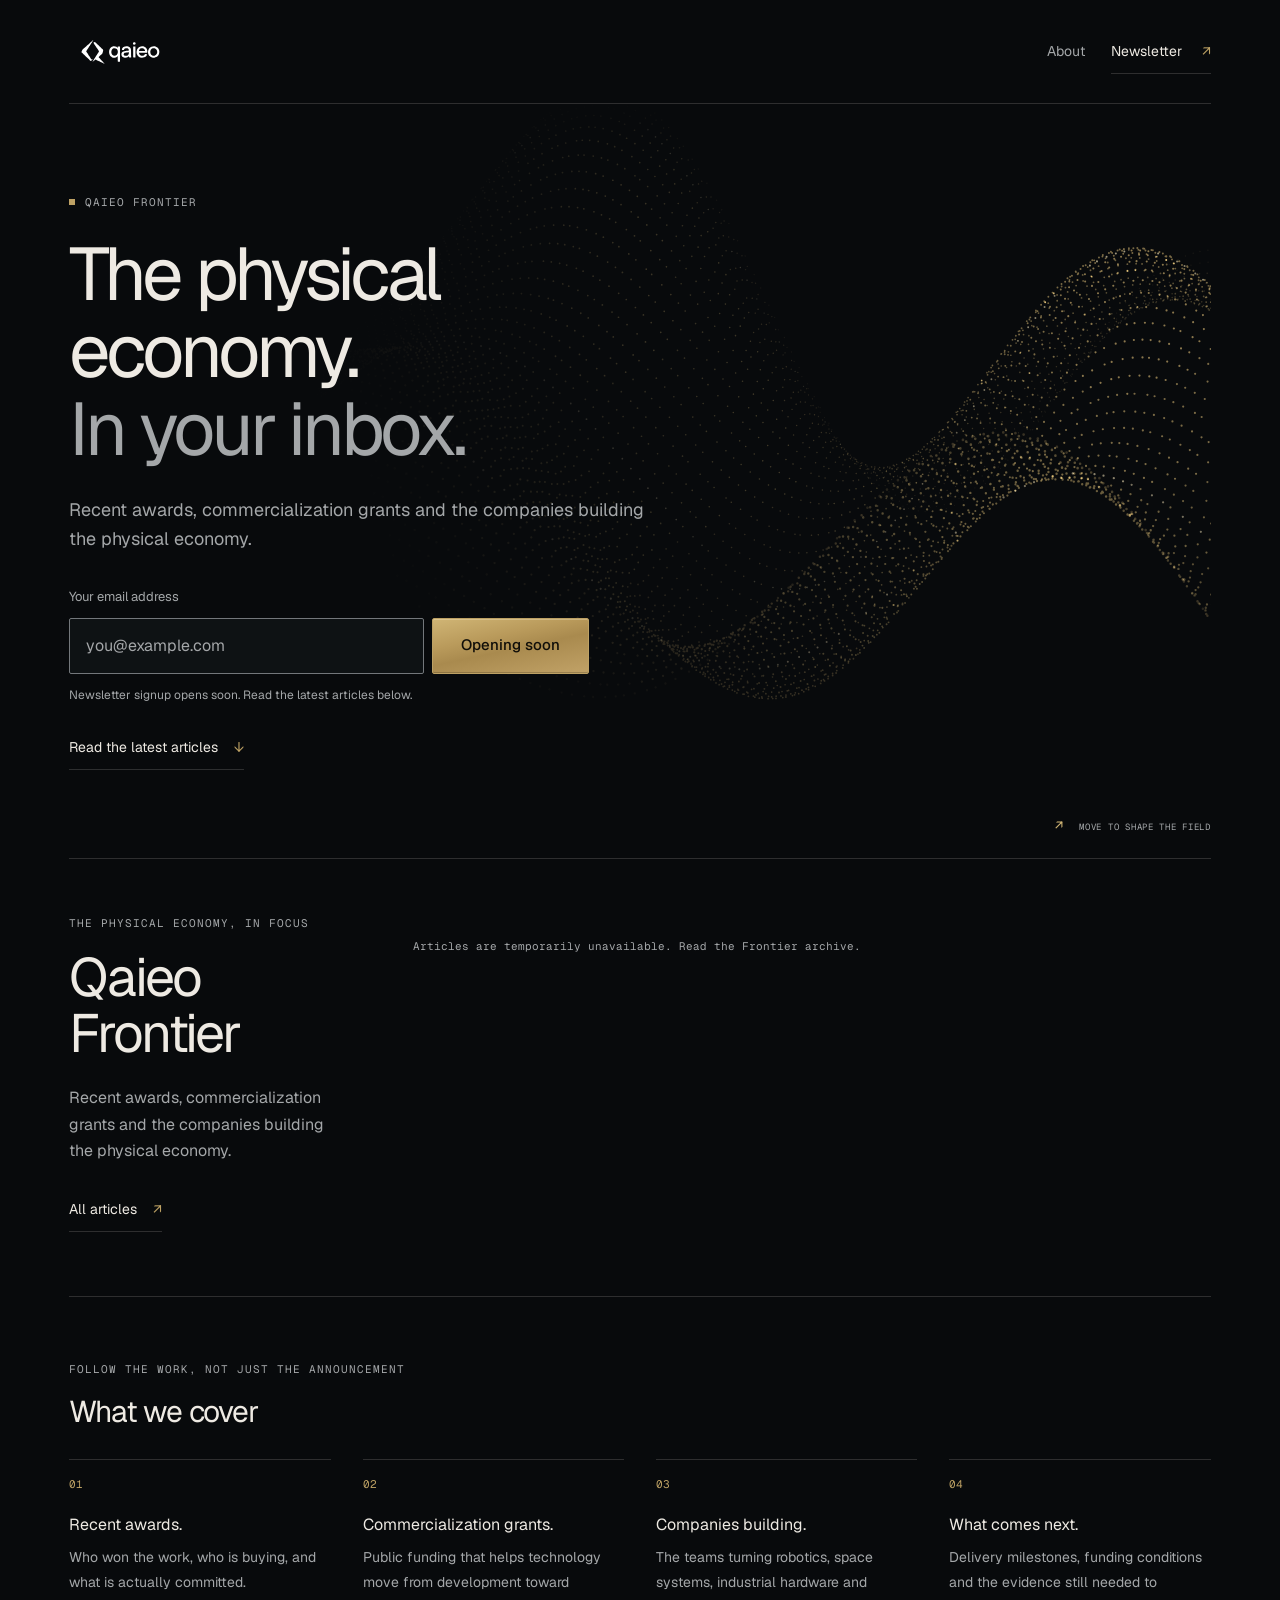
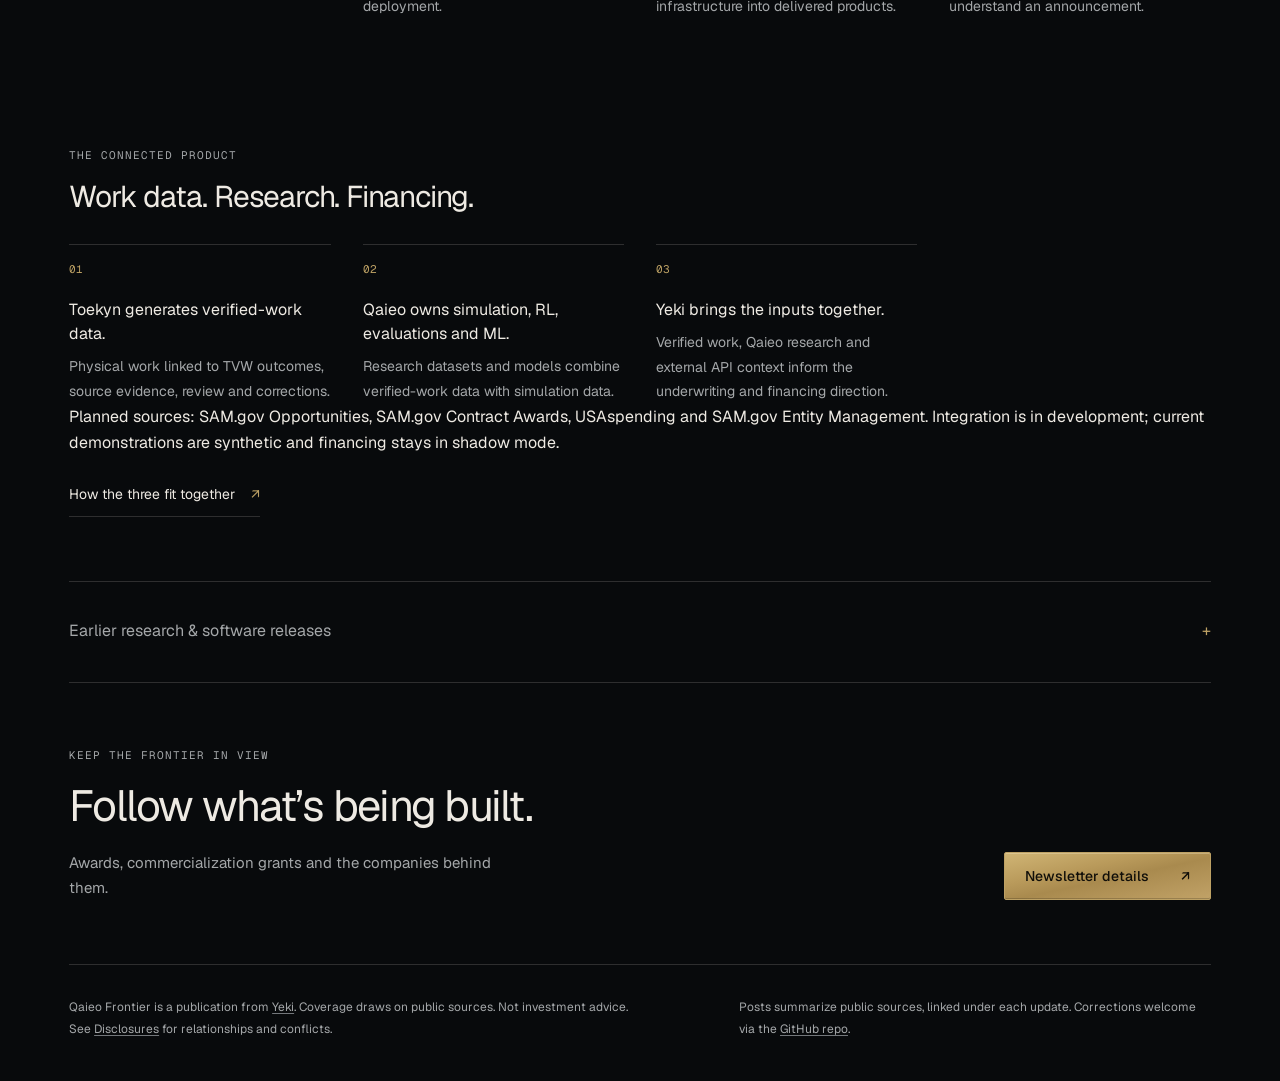
==== commit 95a76957: "Distinguish Qaieo Frontier publication from Qaieo research" ====
--- a/site/public/index.html
+++ b/site/public/index.html
@@ -87,6 +87,16 @@
           <li><strong>What comes next.</strong> Delivery milestones, funding conditions and the evidence still needed to understand an announcement.</li>
         </ul>
       </section>
+      <section class="agenda" id="ecosystem" aria-labelledby="ecosystem-title">
+        <div class="section-heading"><p class="eyebrow">The connected product</p><h2 id="ecosystem-title">Work data. Research. Financing.</h2></div>
+        <ul>
+          <li><strong>Toekyn generates verified-work data.</strong> Physical work linked to TVW outcomes, source evidence, review and corrections.</li>
+          <li><strong>Qaieo owns simulation, RL, evaluations and ML.</strong> Research datasets and models combine verified-work data with simulation data.</li>
+          <li><strong>Yeki brings the inputs together.</strong> Verified work, Qaieo research and external API context inform the underwriting and financing direction.</li>
+        </ul>
+        <p>Planned sources: SAM.gov Opportunities, SAM.gov Contract Awards, USAspending and SAM.gov Entity Management. Integration is in development; current demonstrations are synthetic and financing stays in shadow mode.</p>
+        <a class="text-link" href="about.html">How the three fit together <span aria-hidden="true">↗</span></a>
+      </section>
       <details class="research-archive" id="archive">
         <summary><span>Earlier research &amp; software releases</span><span aria-hidden="true">+</span></summary>
         <p class="archive-intro">Qaieo began with quantum computing. These earlier articles retain their original dates, sources and links.</p>
@@ -222,7 +232,7 @@
 
     </main>
     <footer class="site">
-      <p>Qaieo is a publication from <a href="https://yeki.ai">Yeki</a>. Coverage draws on public sources. Not investment advice. See <a href="disclosures.html">Disclosures</a> for relationships and conflicts.</p>
+      <p>Qaieo Frontier is a publication from <a href="https://yeki.ai">Yeki</a>. Coverage draws on public sources. Not investment advice. See <a href="disclosures.html">Disclosures</a> for relationships and conflicts.</p>
       <p>Posts summarize public sources, linked under each update. Corrections welcome via the <a href="https://github.com/omeal007/qaieo">GitHub repo</a>.</p>
     </footer>
   </div>
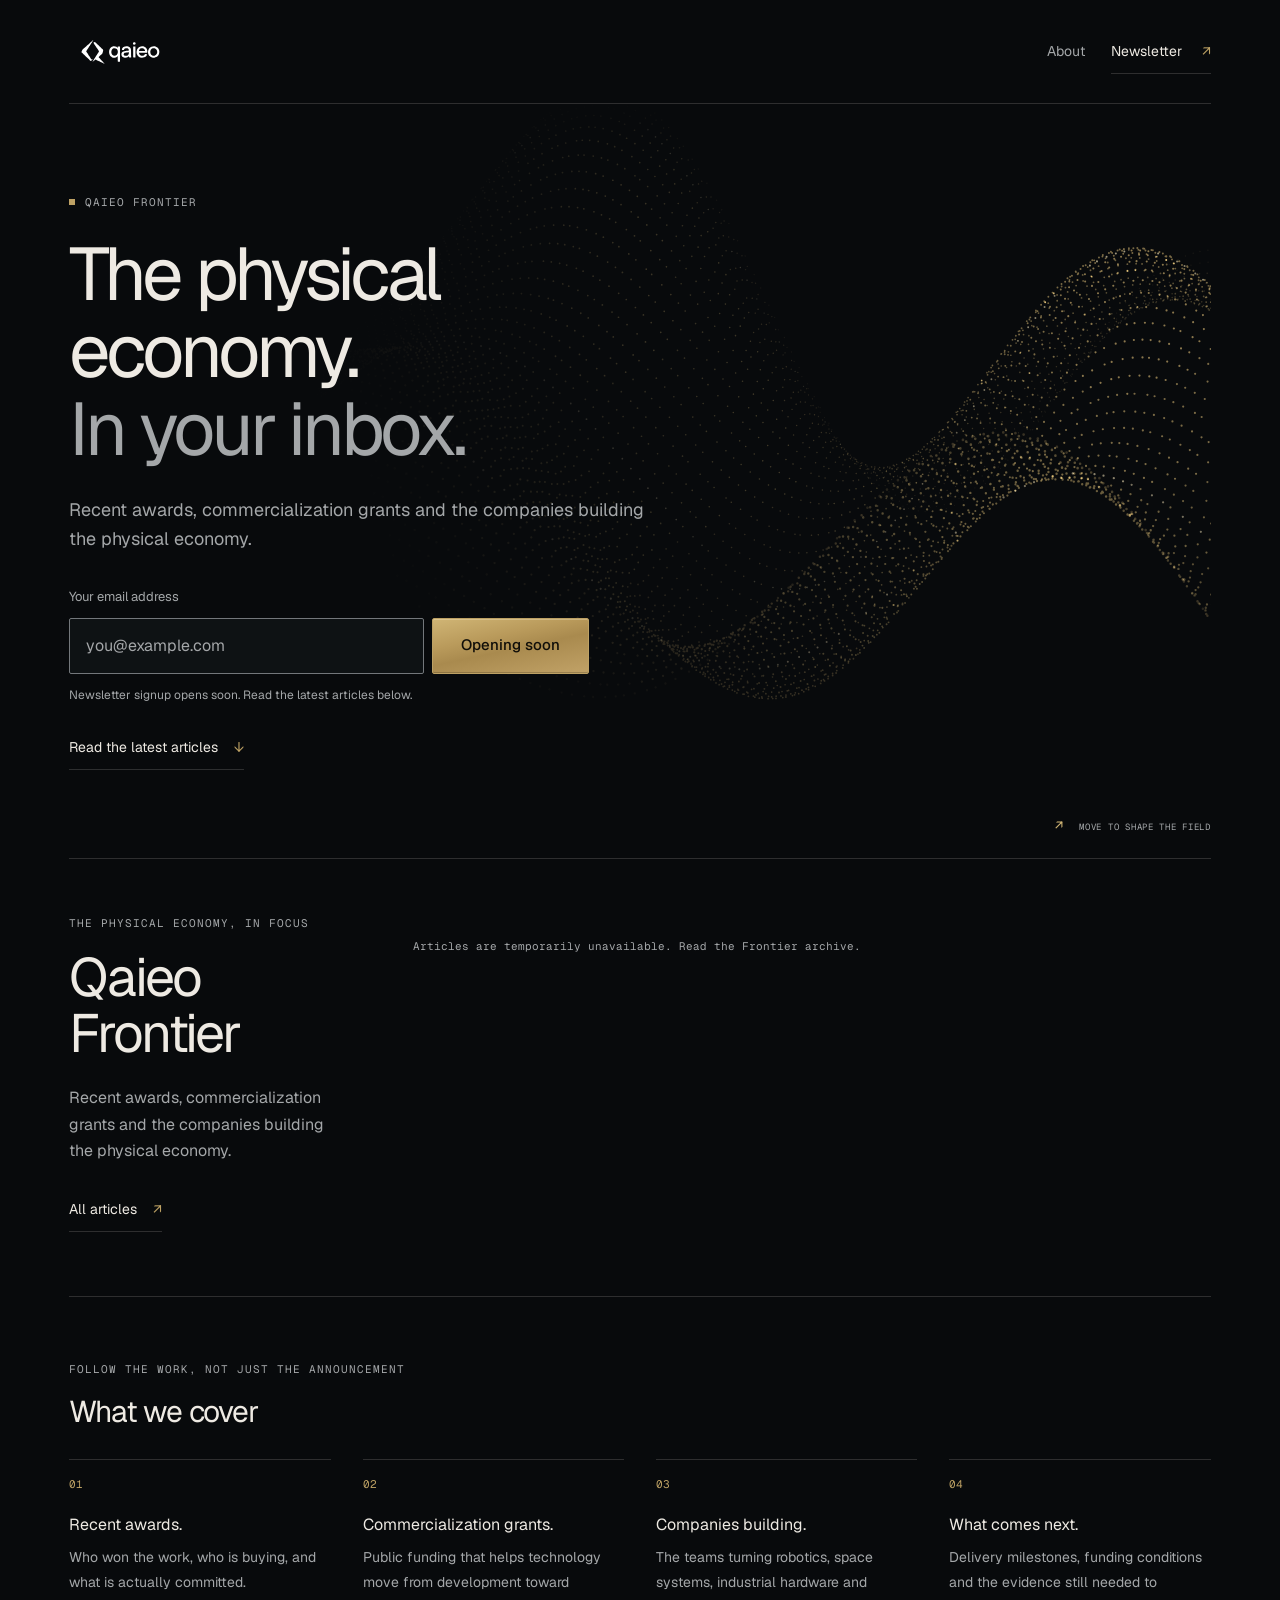
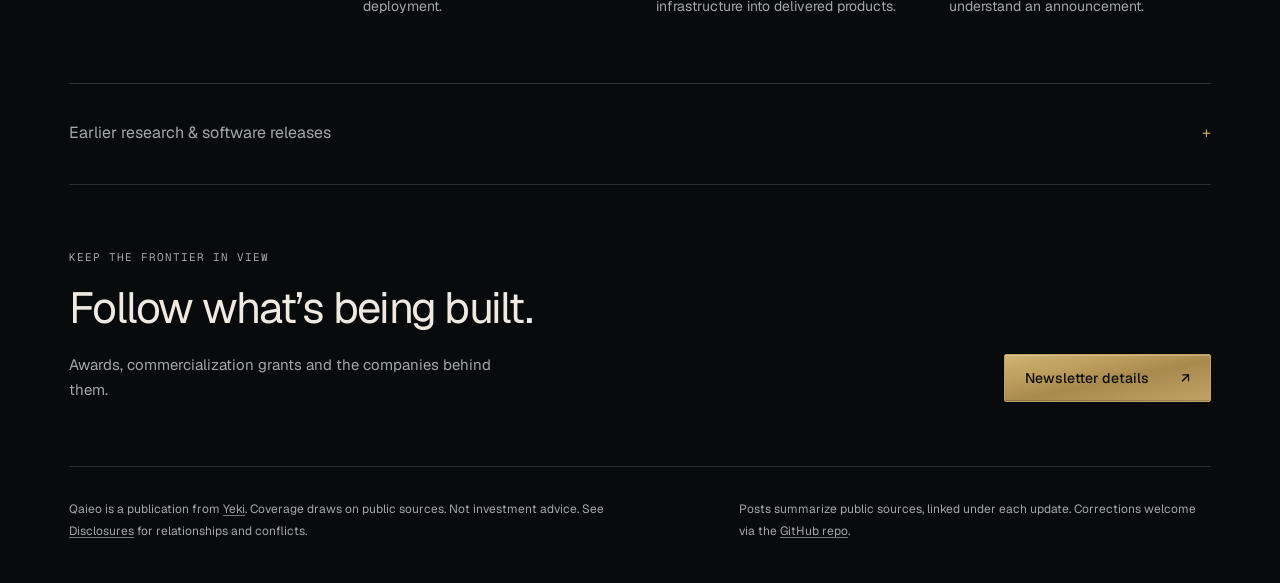
==== commit cda0a042: "Standardize Qaieo logo sizing and approved SVG artwork (#13) Co-authored-by: omeal007 <omid@jibeau.l" ====
--- a/site/public/index.html
+++ b/site/public/index.html
@@ -87,16 +87,6 @@
           <li><strong>What comes next.</strong> Delivery milestones, funding conditions and the evidence still needed to understand an announcement.</li>
         </ul>
       </section>
-      <section class="agenda" id="ecosystem" aria-labelledby="ecosystem-title">
-        <div class="section-heading"><p class="eyebrow">The connected product</p><h2 id="ecosystem-title">Work data. Research. Financing.</h2></div>
-        <ul>
-          <li><strong>Toekyn generates verified-work data.</strong> Physical work linked to TVW outcomes, source evidence, review and corrections.</li>
-          <li><strong>Qaieo owns simulation, RL, evaluations and ML.</strong> Research datasets and models combine verified-work data with simulation data.</li>
-          <li><strong>Yeki brings the inputs together.</strong> Verified work, Qaieo research and external API context inform the underwriting and financing direction.</li>
-        </ul>
-        <p>Planned sources: SAM.gov Opportunities, SAM.gov Contract Awards, USAspending and SAM.gov Entity Management. Integration is in development; current demonstrations are synthetic and financing stays in shadow mode.</p>
-        <a class="text-link" href="about.html">How the three fit together <span aria-hidden="true">↗</span></a>
-      </section>
       <details class="research-archive" id="archive">
         <summary><span>Earlier research &amp; software releases</span><span aria-hidden="true">+</span></summary>
         <p class="archive-intro">Qaieo began with quantum computing. These earlier articles retain their original dates, sources and links.</p>
@@ -232,7 +222,7 @@
 
     </main>
     <footer class="site">
-      <p>Qaieo Frontier is a publication from <a href="https://yeki.ai">Yeki</a>. Coverage draws on public sources. Not investment advice. See <a href="disclosures.html">Disclosures</a> for relationships and conflicts.</p>
+      <p>Qaieo is a publication from <a href="https://yeki.ai">Yeki</a>. Coverage draws on public sources. Not investment advice. See <a href="disclosures.html">Disclosures</a> for relationships and conflicts.</p>
       <p>Posts summarize public sources, linked under each update. Corrections welcome via the <a href="https://github.com/omeal007/qaieo">GitHub repo</a>.</p>
     </footer>
   </div>
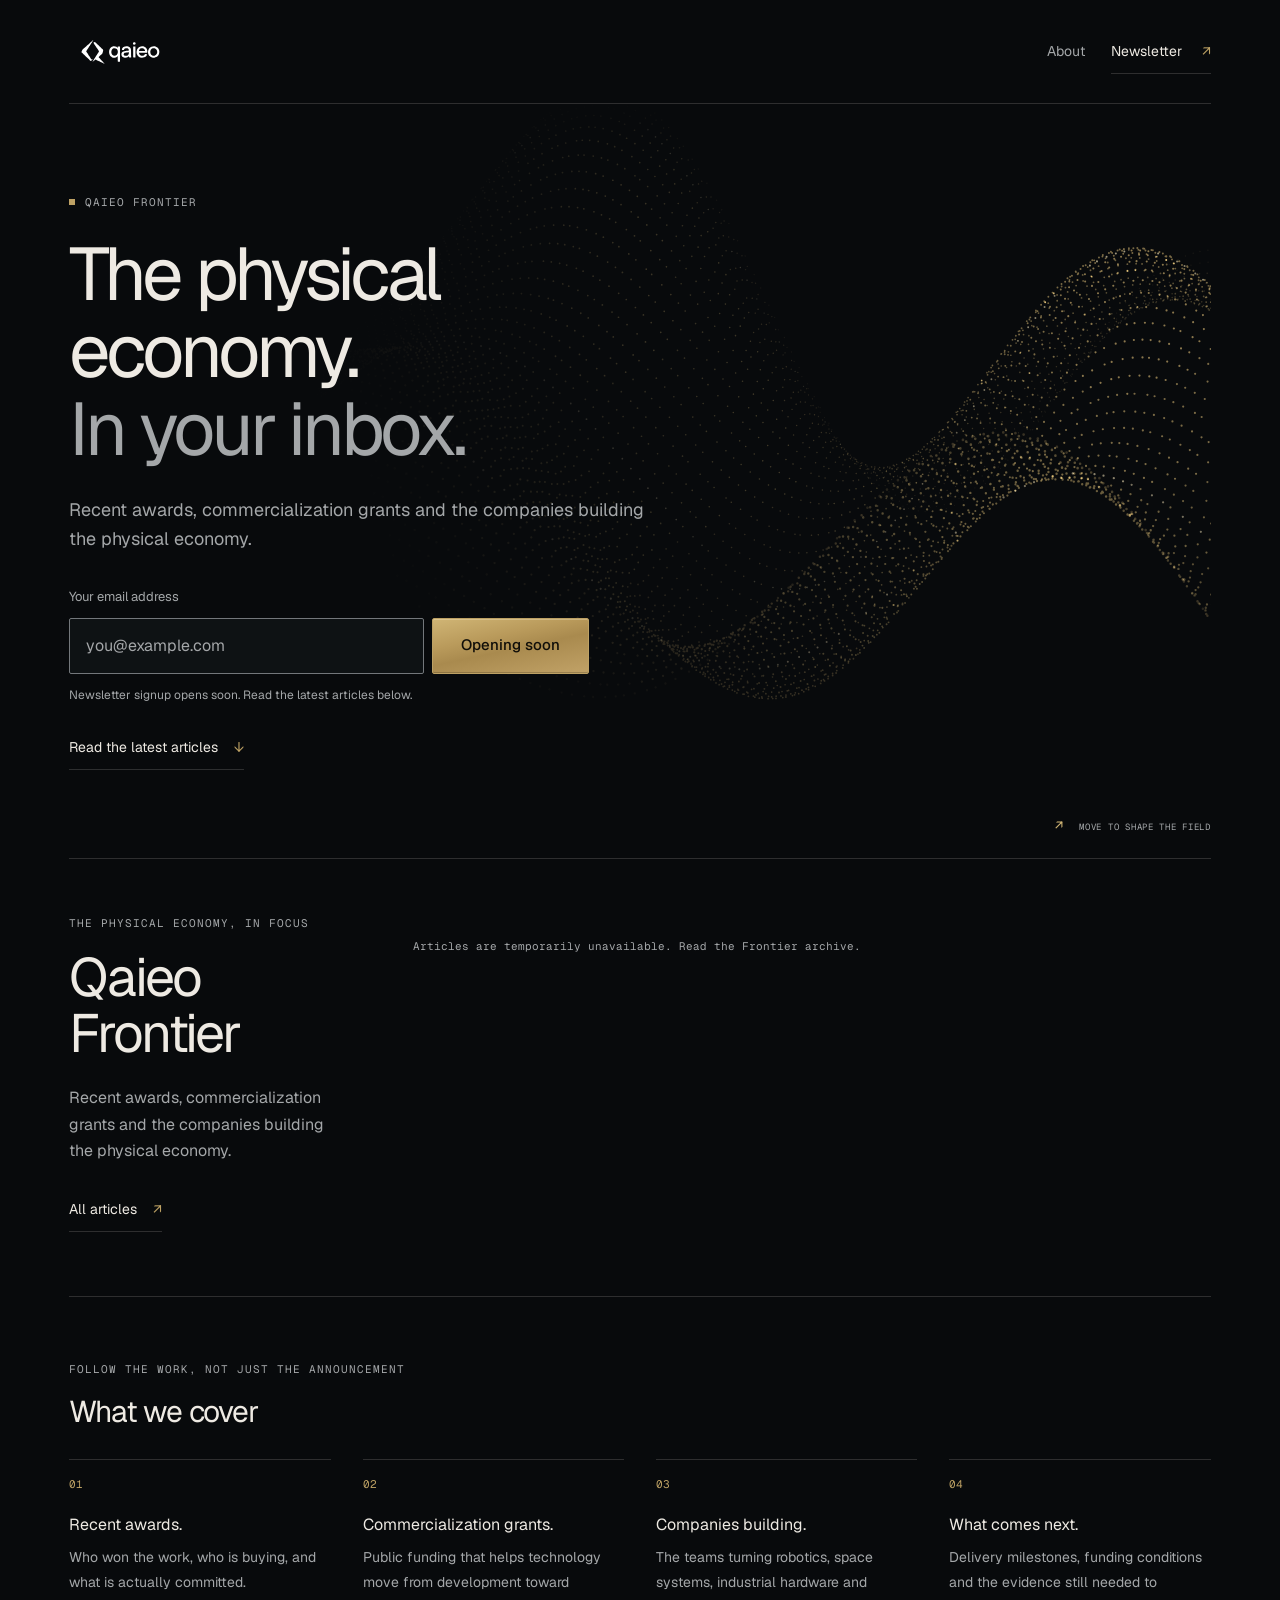
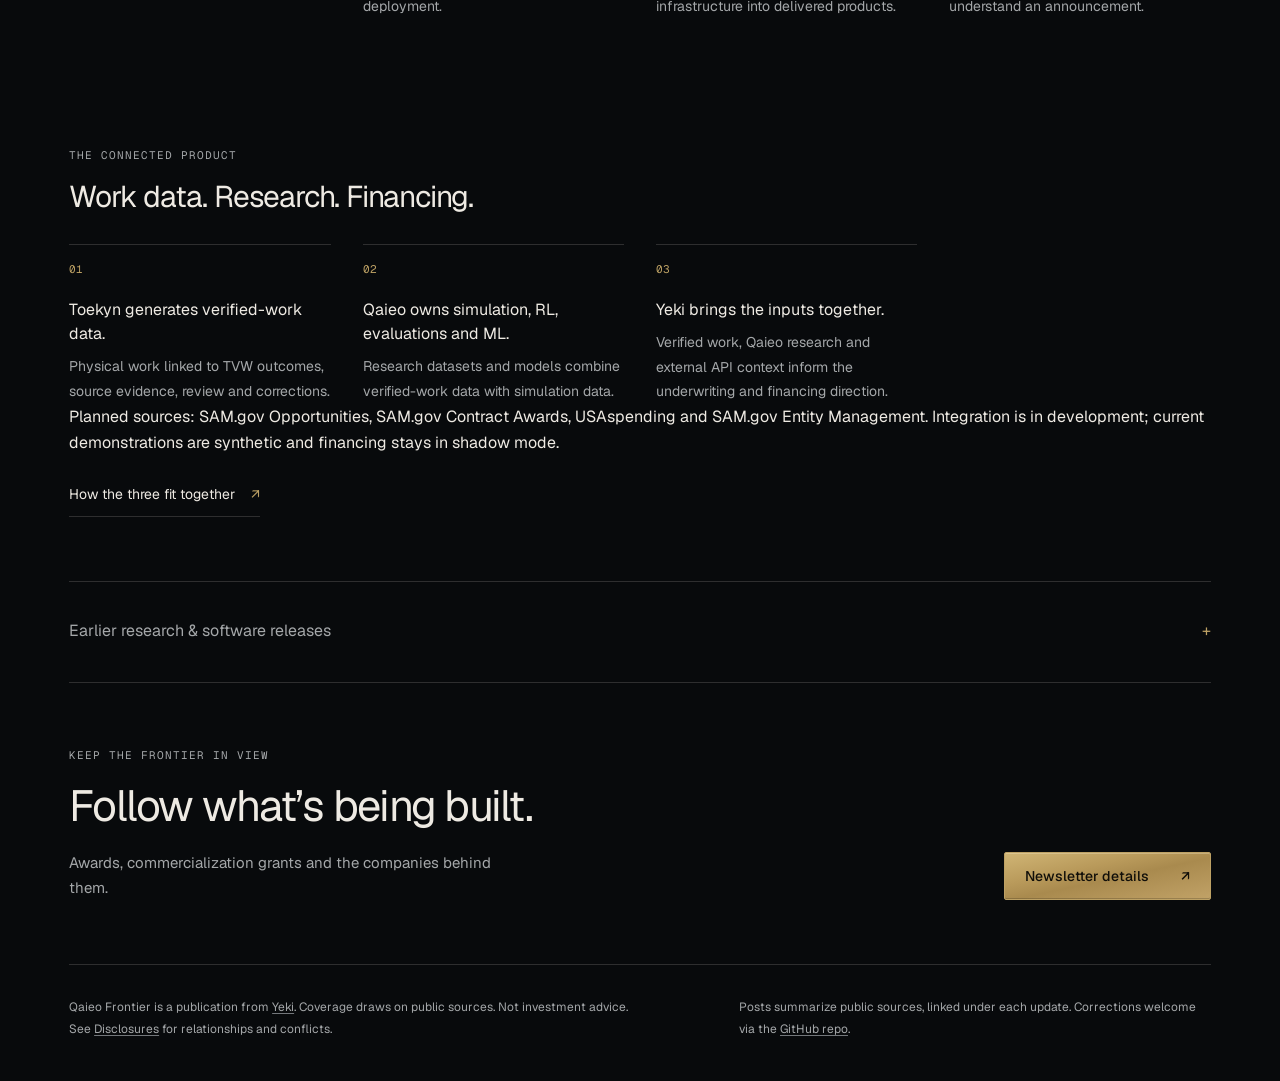
==== commit 3e069407: "Explain the connected Toekyn Qaieo and Yeki product (#12) * Explain the Toekyn Qaieo and Yeki data r" ====
--- a/site/public/index.html
+++ b/site/public/index.html
@@ -87,6 +87,16 @@
           <li><strong>What comes next.</strong> Delivery milestones, funding conditions and the evidence still needed to understand an announcement.</li>
         </ul>
       </section>
+      <section class="agenda" id="ecosystem" aria-labelledby="ecosystem-title">
+        <div class="section-heading"><p class="eyebrow">The connected product</p><h2 id="ecosystem-title">Work data. Research. Financing.</h2></div>
+        <ul>
+          <li><strong>Toekyn generates verified-work data.</strong> Physical work linked to TVW outcomes, source evidence, review and corrections.</li>
+          <li><strong>Qaieo owns simulation, RL, evaluations and ML.</strong> Research datasets and models combine verified-work data with simulation data.</li>
+          <li><strong>Yeki brings the inputs together.</strong> Verified work, Qaieo research and external API context inform the underwriting and financing direction.</li>
+        </ul>
+        <p>Planned sources: SAM.gov Opportunities, SAM.gov Contract Awards, USAspending and SAM.gov Entity Management. Integration is in development; current demonstrations are synthetic and financing stays in shadow mode.</p>
+        <a class="text-link" href="about.html">How the three fit together <span aria-hidden="true">↗</span></a>
+      </section>
       <details class="research-archive" id="archive">
         <summary><span>Earlier research &amp; software releases</span><span aria-hidden="true">+</span></summary>
         <p class="archive-intro">Qaieo began with quantum computing. These earlier articles retain their original dates, sources and links.</p>
@@ -222,7 +232,7 @@
 
     </main>
     <footer class="site">
-      <p>Qaieo is a publication from <a href="https://yeki.ai">Yeki</a>. Coverage draws on public sources. Not investment advice. See <a href="disclosures.html">Disclosures</a> for relationships and conflicts.</p>
+      <p>Qaieo Frontier is a publication from <a href="https://yeki.ai">Yeki</a>. Coverage draws on public sources. Not investment advice. See <a href="disclosures.html">Disclosures</a> for relationships and conflicts.</p>
       <p>Posts summarize public sources, linked under each update. Corrections welcome via the <a href="https://github.com/omeal007/qaieo">GitHub repo</a>.</p>
     </footer>
   </div>
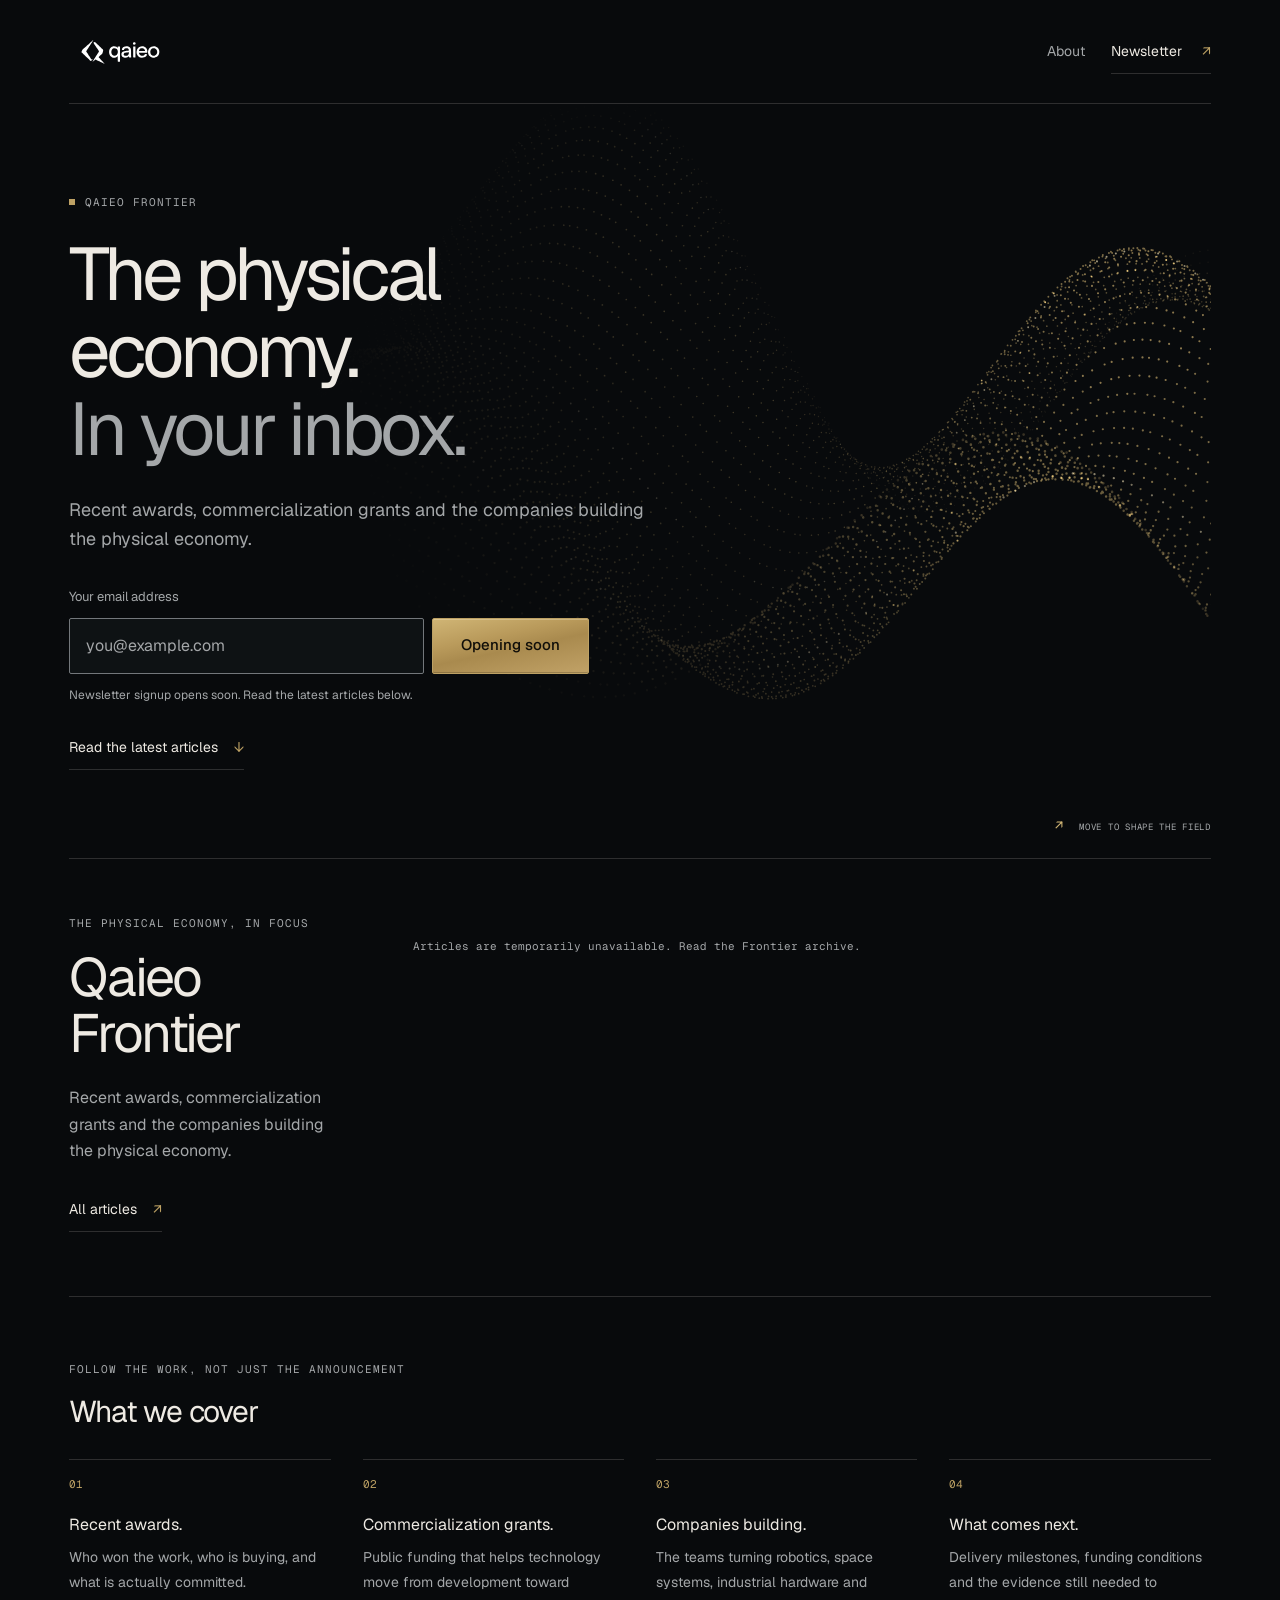
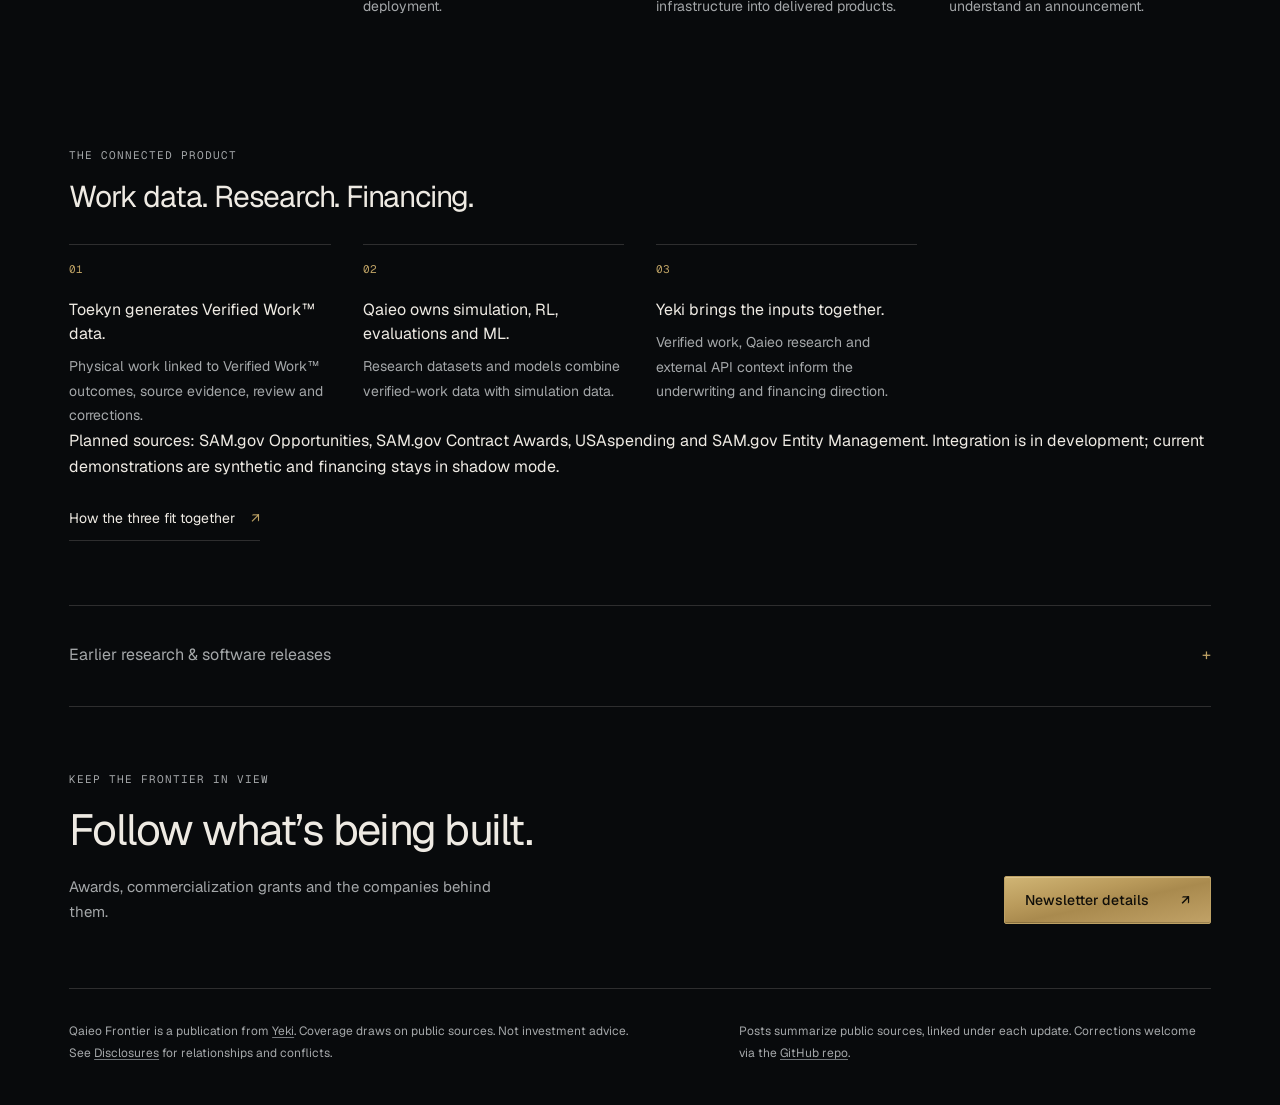
==== commit feb97144: "Use Verified Work trademark naming across Qaieo site" ====
--- a/site/public/index.html
+++ b/site/public/index.html
@@ -90,7 +90,7 @@
       <section class="agenda" id="ecosystem" aria-labelledby="ecosystem-title">
         <div class="section-heading"><p class="eyebrow">The connected product</p><h2 id="ecosystem-title">Work data. Research. Financing.</h2></div>
         <ul>
-          <li><strong>Toekyn generates verified-work data.</strong> Physical work linked to TVW outcomes, source evidence, review and corrections.</li>
+          <li><strong>Toekyn generates Verified Work™ data.</strong> Physical work linked to Verified Work™ outcomes, source evidence, review and corrections.</li>
           <li><strong>Qaieo owns simulation, RL, evaluations and ML.</strong> Research datasets and models combine verified-work data with simulation data.</li>
           <li><strong>Yeki brings the inputs together.</strong> Verified work, Qaieo research and external API context inform the underwriting and financing direction.</li>
         </ul>
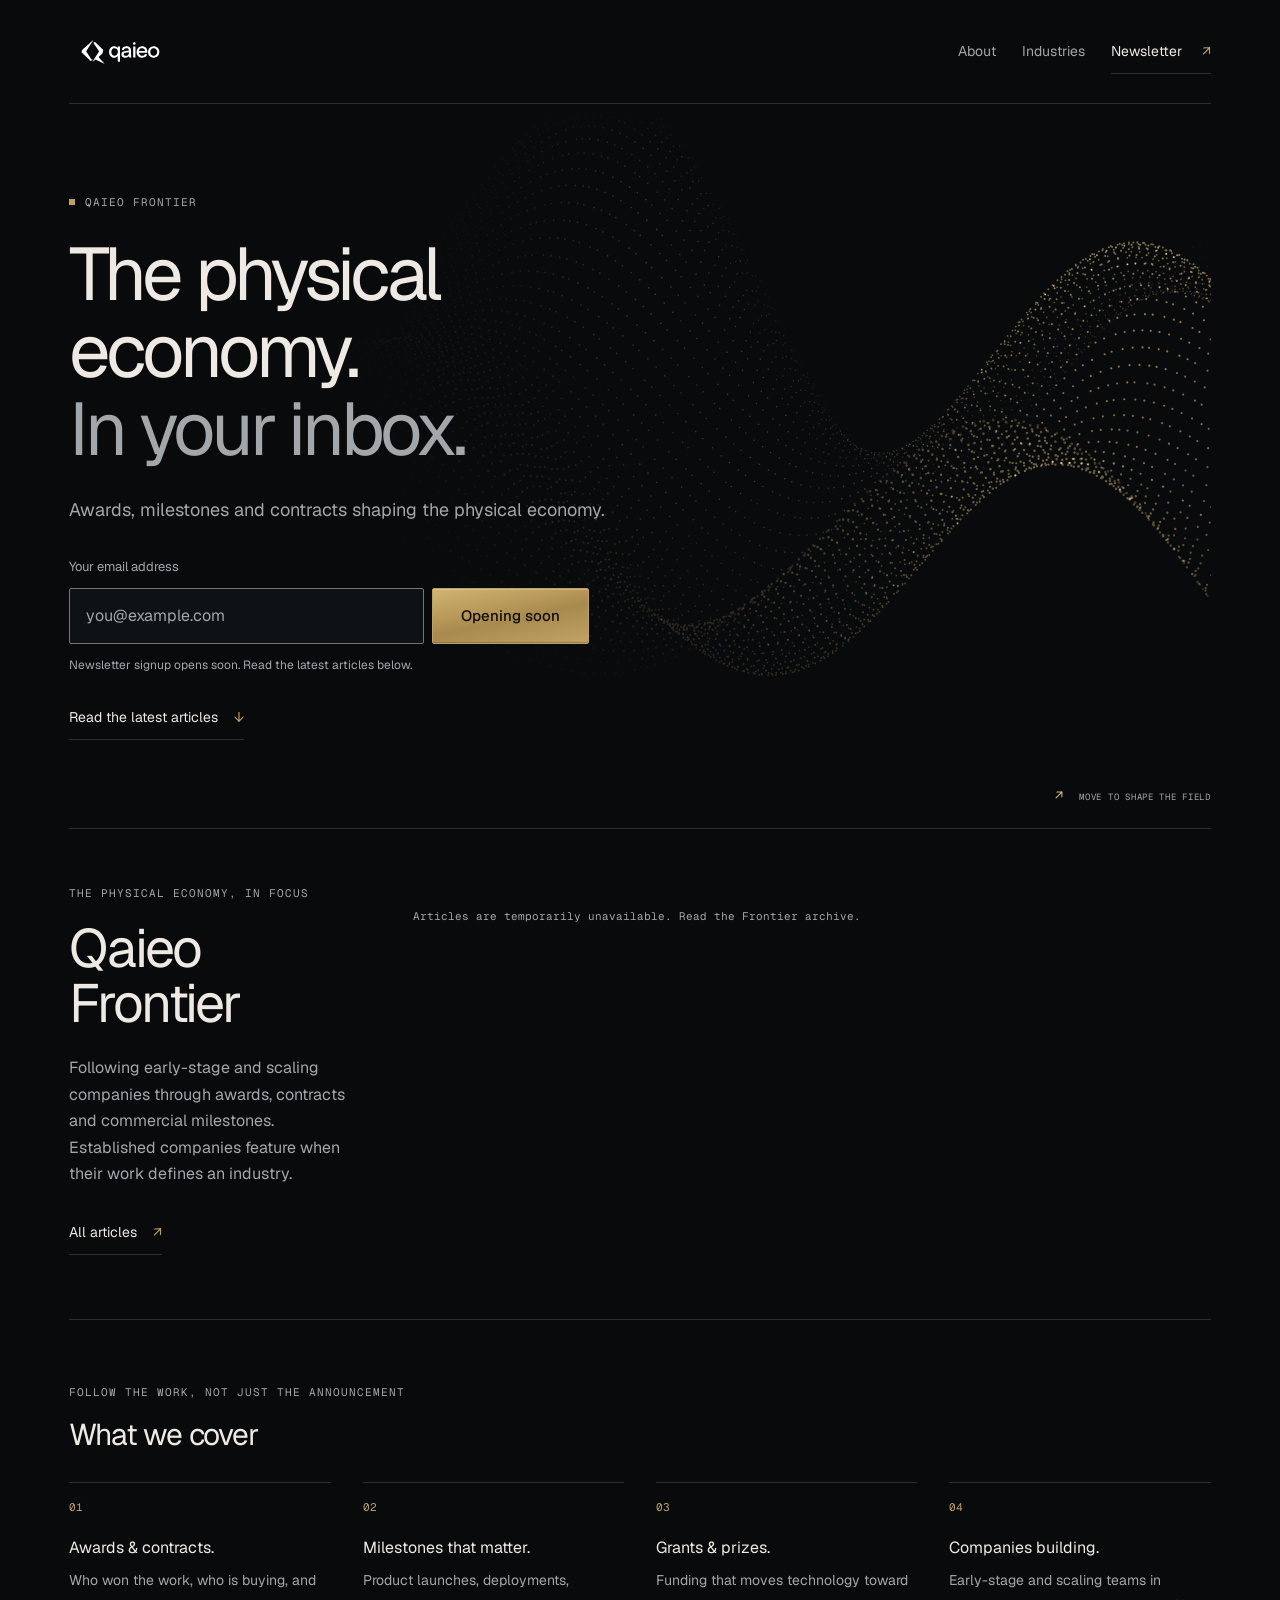
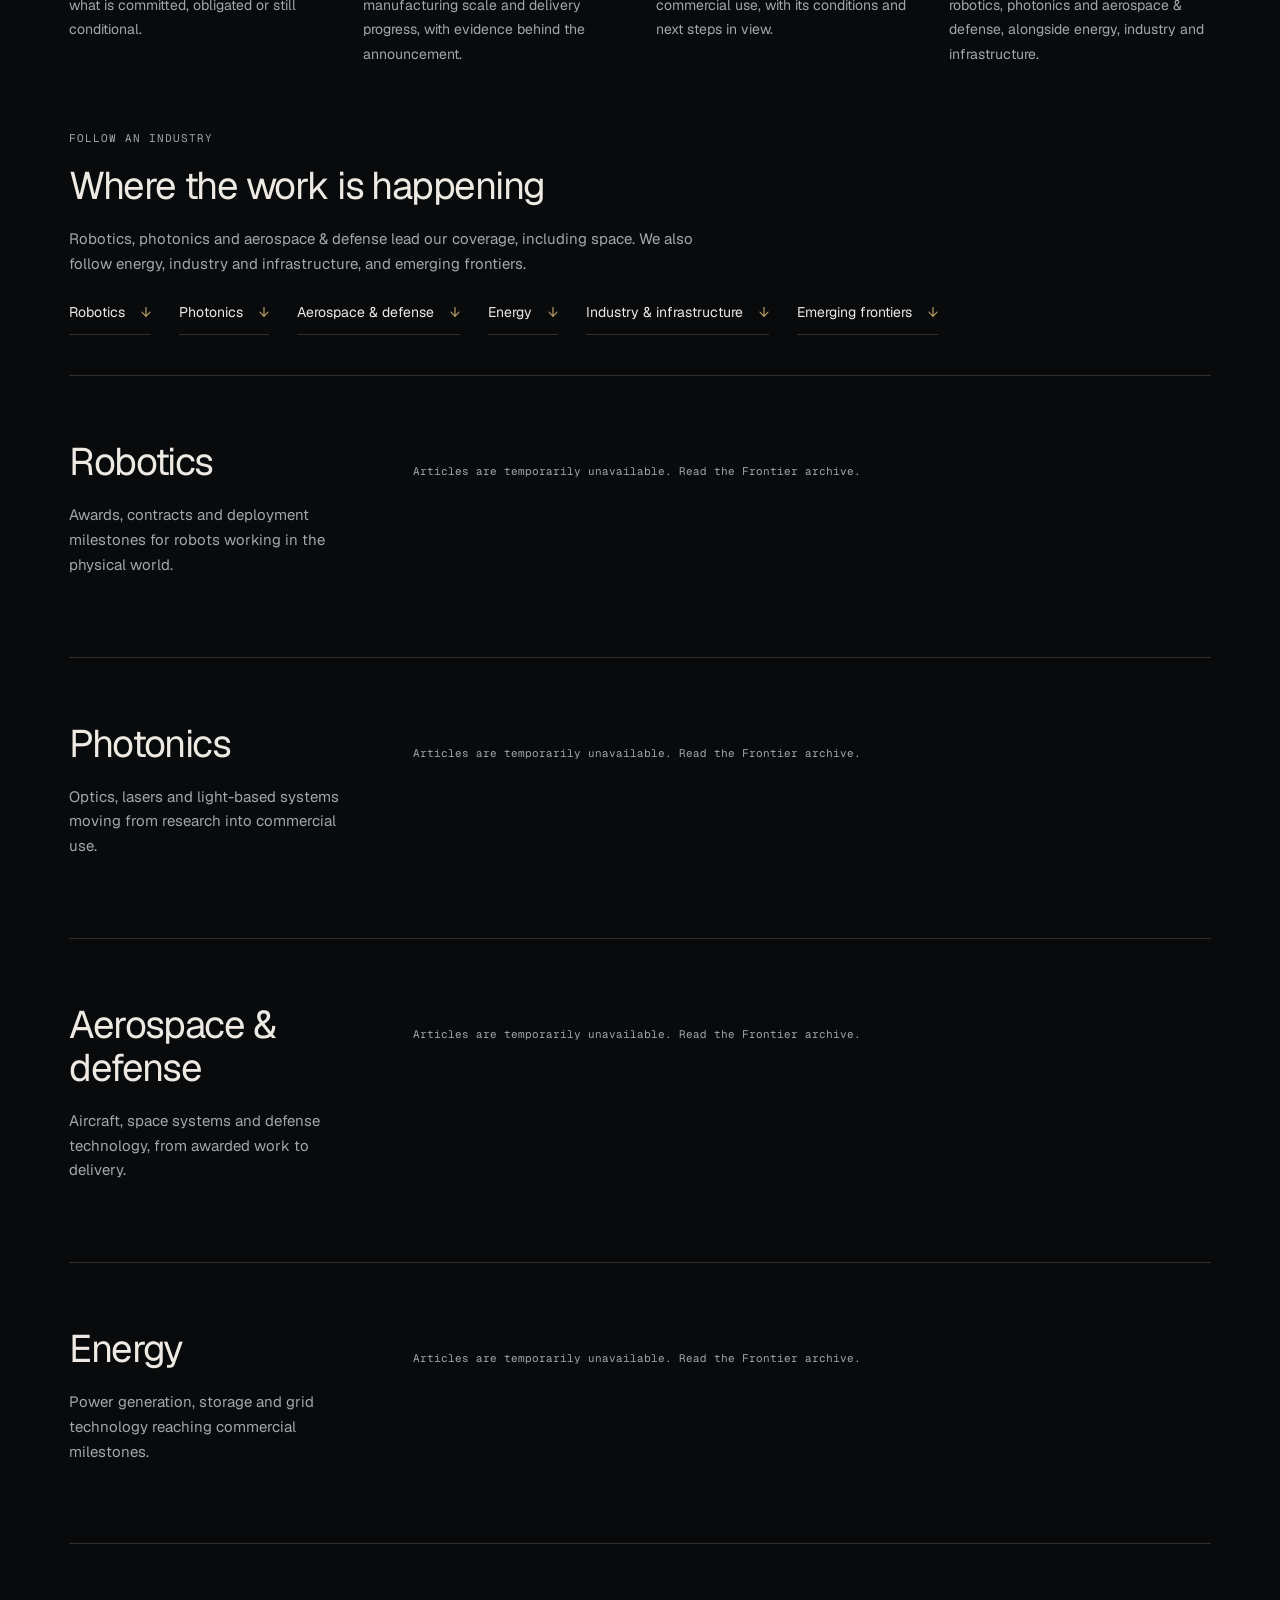
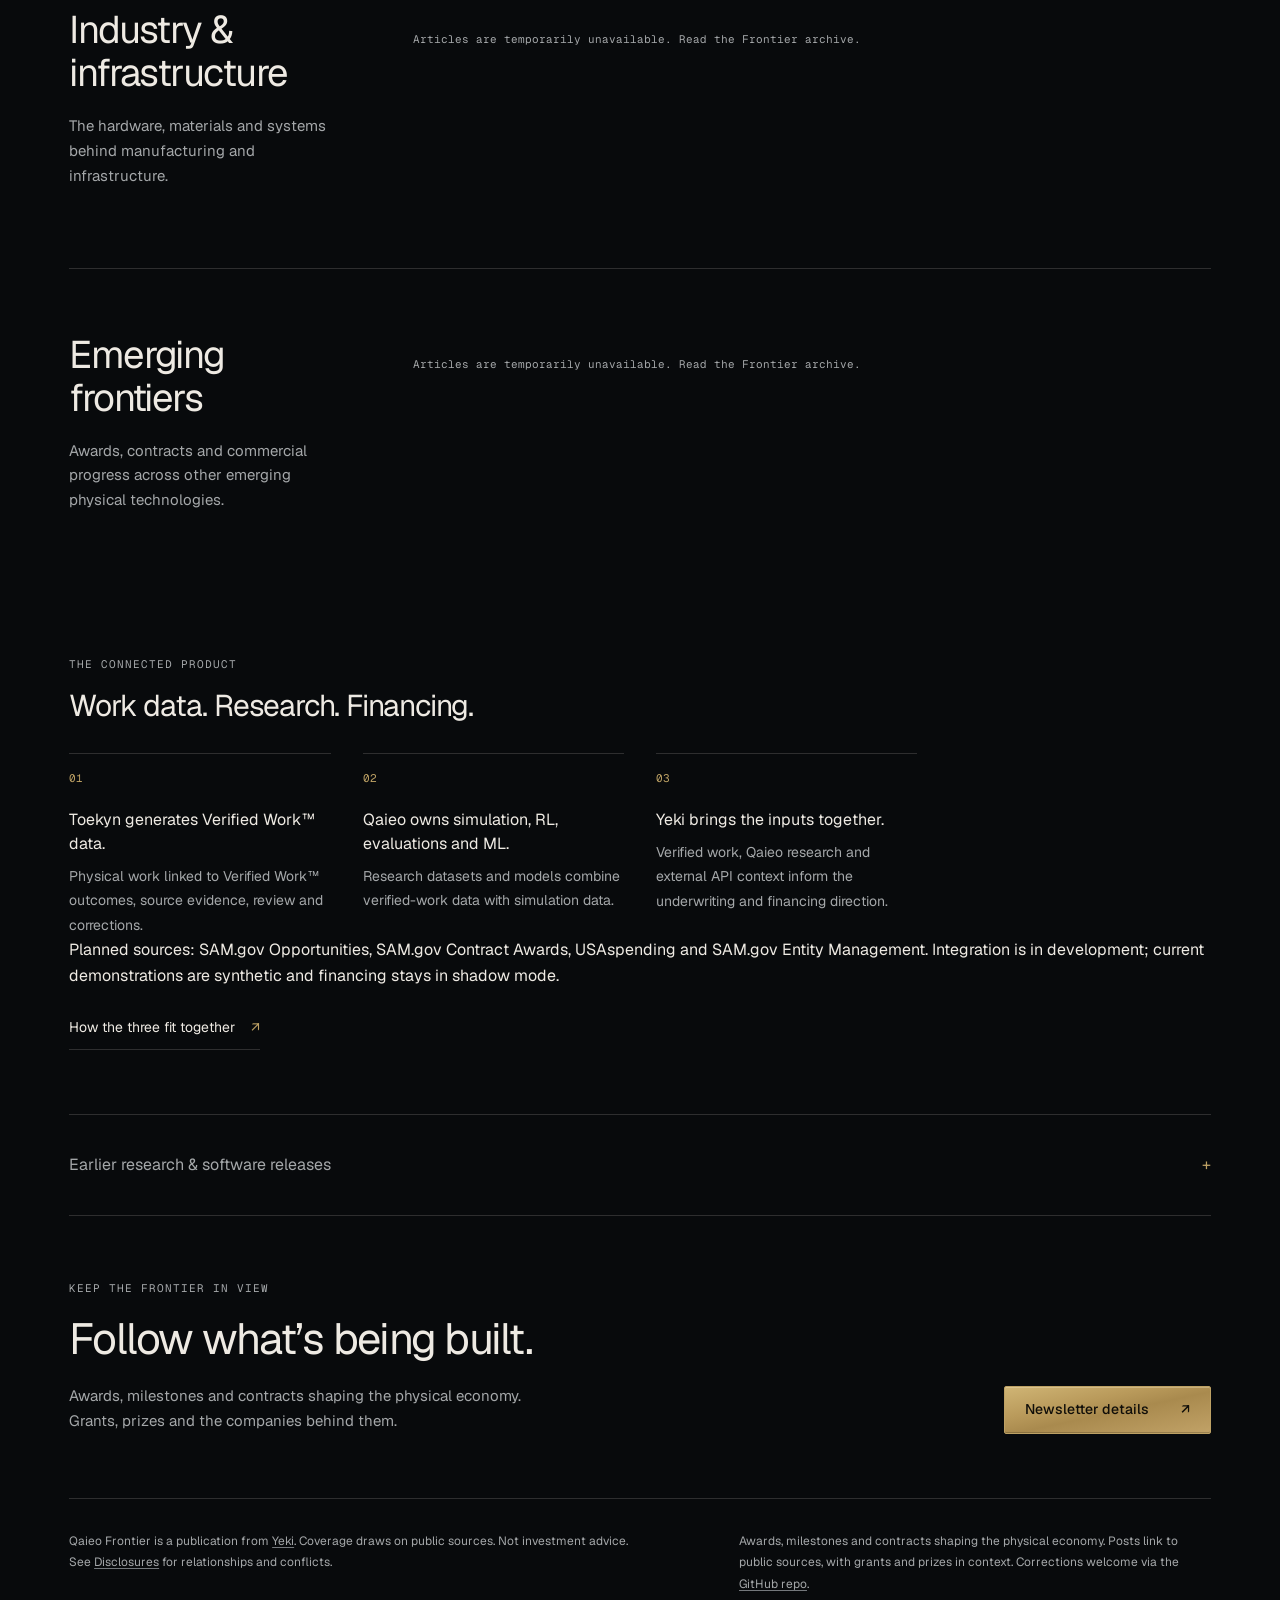
==== commit 1a035a42: "Focus Frontier coverage on industries and commercial milestones" ====
--- a/site/public/index.html
+++ b/site/public/index.html
@@ -4,7 +4,7 @@
   <meta charset="UTF-8" />
   <meta name="viewport" content="width=device-width, initial-scale=1.0" />
   <title>Qaieo — The physical economy, in focus</title>
-  <meta name="description" content="Recent awards, commercialization grants and the companies building the physical economy." />
+  <meta name="description" content="Awards, milestones and contracts shaping the physical economy. Early-stage and scaling companies in robotics, photonics, aerospace &amp; defense and beyond." />
   <meta name="theme-color" content="#080a0c" />
   <link rel="preload" href="fonts/Geist-Variable.woff2" as="font" type="font/woff2" crossorigin />
   <link rel="stylesheet" href="style.css" />
@@ -19,6 +19,7 @@
 
     <nav class="nav" aria-label="Primary">
       <a href="about.html">About</a>
+      <a href="index.html#industries">Industries</a>
       <a class="nav-signup" href="index.html#newsletter">Newsletter <span aria-hidden="true">↗</span></a>
     </nav>
     </header>
@@ -32,7 +33,7 @@
         <div class="hero-copy">
           <p class="eyebrow"><span class="square" aria-hidden="true"></span>Qaieo Frontier</p>
           <h1 id="lab-title">The physical economy.<span>In your inbox.</span></h1>
-          <p class="lede">Recent awards, commercialization grants and the companies building the physical economy.</p>
+          <p class="lede">Awards, milestones and contracts shaping the physical economy.</p>
           <div class="hero-signup">
         <form id="qaieo-subscribe" action="/api/subscribe" method="post">
           <label for="subscriber-email">Your email address</label>
@@ -67,7 +68,7 @@
         <div class="frontier-intro">
           <p class="eyebrow">The physical economy, in focus</p>
           <h2 id="frontier-title">Qaieo <span>Frontier</span></h2>
-          <p>Recent awards, commercialization grants and the companies building the physical economy.</p>
+          <p>Following early-stage and scaling companies through awards, contracts and commercial milestones. Established companies feature when their work defines an industry.</p>
           <a class="frontier-archive text-link" href="https://yeki.ai/qaieo/media">All articles <span aria-hidden="true">↗</span></a>
         </div>
         <div class="frontier-feed">
@@ -81,11 +82,94 @@
       <section class="agenda" id="coverage" aria-labelledby="agenda-title">
         <div class="section-heading"><span class="eyebrow">Follow the work, not just the announcement</span><h2 id="agenda-title">What we cover</h2></div>
         <ul>
-          <li><strong>Recent awards.</strong> Who won the work, who is buying, and what is actually committed.</li>
-          <li><strong>Commercialization grants.</strong> Public funding that helps technology move from development toward deployment.</li>
-          <li><strong>Companies building.</strong> The teams turning robotics, space systems, industrial hardware and infrastructure into delivered products.</li>
-          <li><strong>What comes next.</strong> Delivery milestones, funding conditions and the evidence still needed to understand an announcement.</li>
+          <li><strong>Awards &amp; contracts.</strong> Who won the work, who is buying, and what is committed, obligated or still conditional.</li>
+          <li><strong>Milestones that matter.</strong> Product launches, deployments, manufacturing scale and delivery progress, with evidence behind the announcement.</li>
+          <li><strong>Grants &amp; prizes.</strong> Funding that moves technology toward commercial use, with its conditions and next steps in view.</li>
+          <li><strong>Companies building.</strong> Early-stage and scaling teams in robotics, photonics and aerospace &amp; defense, alongside energy, industry and infrastructure.</li>
         </ul>
+      </section>
+
+      <section class="industry-index" id="industries" aria-labelledby="industries-title">
+        <div class="section-heading">
+          <p class="eyebrow">Follow an industry</p>
+          <h2 id="industries-title">Where the work is happening</h2>
+          <p>Robotics, photonics and aerospace &amp; defense lead our coverage, including space. We also follow energy, industry and infrastructure, and emerging frontiers.</p>
+        </div>
+        <nav class="industry-nav" aria-label="Industries">
+          <a class="text-link" href="#industry-robotics">Robotics <span aria-hidden="true">↓</span></a>
+          <a class="text-link" href="#industry-photonics">Photonics <span aria-hidden="true">↓</span></a>
+          <a class="text-link" href="#industry-aerospace-defense">Aerospace &amp; defense <span aria-hidden="true">↓</span></a>
+          <a class="text-link" href="#industry-energy">Energy <span aria-hidden="true">↓</span></a>
+          <a class="text-link" href="#industry-industry-infrastructure">Industry &amp; infrastructure <span aria-hidden="true">↓</span></a>
+          <a class="text-link" href="#industry-emerging-frontiers">Emerging frontiers <span aria-hidden="true">↓</span></a>
+        </nav>
+        <noscript><p>Read published industry coverage in the <a class="text-link" href="https://yeki.ai/qaieo/media">Frontier archive</a>.</p></noscript>
+      </section>
+
+      <section class="editorial-section" id="industry-robotics" aria-labelledby="industry-robotics-title">
+        <div class="section-heading">
+          <h2 id="industry-robotics-title">Robotics</h2>
+          <p>Awards, contracts and deployment milestones for robots working in the physical world.</p>
+        </div>
+        <div class="frontier-feed">
+          <div id="industry-robotics-articles"></div>
+          <p id="industry-robotics-status" class="frontier-status" role="status">Loading published coverage…</p>
+        </div>
+      </section>
+
+      <section class="editorial-section" id="industry-photonics" aria-labelledby="industry-photonics-title">
+        <div class="section-heading">
+          <h2 id="industry-photonics-title">Photonics</h2>
+          <p>Optics, lasers and light-based systems moving from research into commercial use.</p>
+        </div>
+        <div class="frontier-feed">
+          <div id="industry-photonics-articles"></div>
+          <p id="industry-photonics-status" class="frontier-status" role="status">Loading published coverage…</p>
+        </div>
+      </section>
+
+      <section class="editorial-section" id="industry-aerospace-defense" aria-labelledby="industry-aerospace-defense-title">
+        <div class="section-heading">
+          <h2 id="industry-aerospace-defense-title">Aerospace &amp; defense</h2>
+          <p>Aircraft, space systems and defense technology, from awarded work to delivery.</p>
+        </div>
+        <div class="frontier-feed">
+          <div id="industry-aerospace-defense-articles"></div>
+          <p id="industry-aerospace-defense-status" class="frontier-status" role="status">Loading published coverage…</p>
+        </div>
+      </section>
+
+      <section class="editorial-section" id="industry-energy" aria-labelledby="industry-energy-title">
+        <div class="section-heading">
+          <h2 id="industry-energy-title">Energy</h2>
+          <p>Power generation, storage and grid technology reaching commercial milestones.</p>
+        </div>
+        <div class="frontier-feed">
+          <div id="industry-energy-articles"></div>
+          <p id="industry-energy-status" class="frontier-status" role="status">Loading published coverage…</p>
+        </div>
+      </section>
+
+      <section class="editorial-section" id="industry-industry-infrastructure" aria-labelledby="industry-industry-infrastructure-title">
+        <div class="section-heading">
+          <h2 id="industry-industry-infrastructure-title">Industry &amp; infrastructure</h2>
+          <p>The hardware, materials and systems behind manufacturing and infrastructure.</p>
+        </div>
+        <div class="frontier-feed">
+          <div id="industry-industry-infrastructure-articles"></div>
+          <p id="industry-industry-infrastructure-status" class="frontier-status" role="status">Loading published coverage…</p>
+        </div>
+      </section>
+
+      <section class="editorial-section" id="industry-emerging-frontiers" aria-labelledby="industry-emerging-frontiers-title">
+        <div class="section-heading">
+          <h2 id="industry-emerging-frontiers-title">Emerging frontiers</h2>
+          <p>Awards, contracts and commercial progress across other emerging physical technologies.</p>
+        </div>
+        <div class="frontier-feed">
+          <div id="industry-emerging-frontiers-articles"></div>
+          <p id="industry-emerging-frontiers-status" class="frontier-status" role="status">Loading published coverage…</p>
+        </div>
       </section>
       <section class="agenda" id="ecosystem" aria-labelledby="ecosystem-title">
         <div class="section-heading"><p class="eyebrow">The connected product</p><h2 id="ecosystem-title">Work data. Research. Financing.</h2></div>
@@ -225,7 +309,7 @@
         <div class="newsletter-copy">
           <p class="eyebrow">Keep the frontier in view</p>
           <h2 id="newsletter-title">Follow what’s being built.</h2>
-          <p>Awards, commercialization grants and the companies behind them.</p>
+          <p>Awards, milestones and contracts shaping the physical economy. Grants, prizes and the companies behind them.</p>
         </div>
         <a class="button" href="#newsletter">Newsletter details <span aria-hidden="true">↗</span></a>
       </section>
@@ -233,7 +317,7 @@
     </main>
     <footer class="site">
       <p>Qaieo Frontier is a publication from <a href="https://yeki.ai">Yeki</a>. Coverage draws on public sources. Not investment advice. See <a href="disclosures.html">Disclosures</a> for relationships and conflicts.</p>
-      <p>Posts summarize public sources, linked under each update. Corrections welcome via the <a href="https://github.com/omeal007/qaieo">GitHub repo</a>.</p>
+      <p>Awards, milestones and contracts shaping the physical economy. Posts link to public sources, with grants and prizes in context. Corrections welcome via the <a href="https://github.com/omeal007/qaieo">GitHub repo</a>.</p>
     </footer>
   </div>
 </body>
--- a/site/public/style.css
+++ b/site/public/style.css
@@ -108,6 +108,9 @@
 .frontier-post .post-source { margin: 0; padding: 0; font-size: 12px; color: var(--muted); line-height: 1.6; }
 
 /* Research and source material remain full, readable articles with stable anchors. */
+.industry-index { padding: 0 0 40px; }
+.industry-index .section-heading > p:not(.eyebrow) { max-width: 65ch; }
+.industry-nav { display: flex; flex-wrap: wrap; gap: 8px 28px; }
 .agenda { padding: 64px 0; }
 .section-heading h2 { font-size: clamp(32px, 3vw, 44px); margin-bottom: 20px; }
 .section-heading .eyebrow { margin-bottom: 16px; }
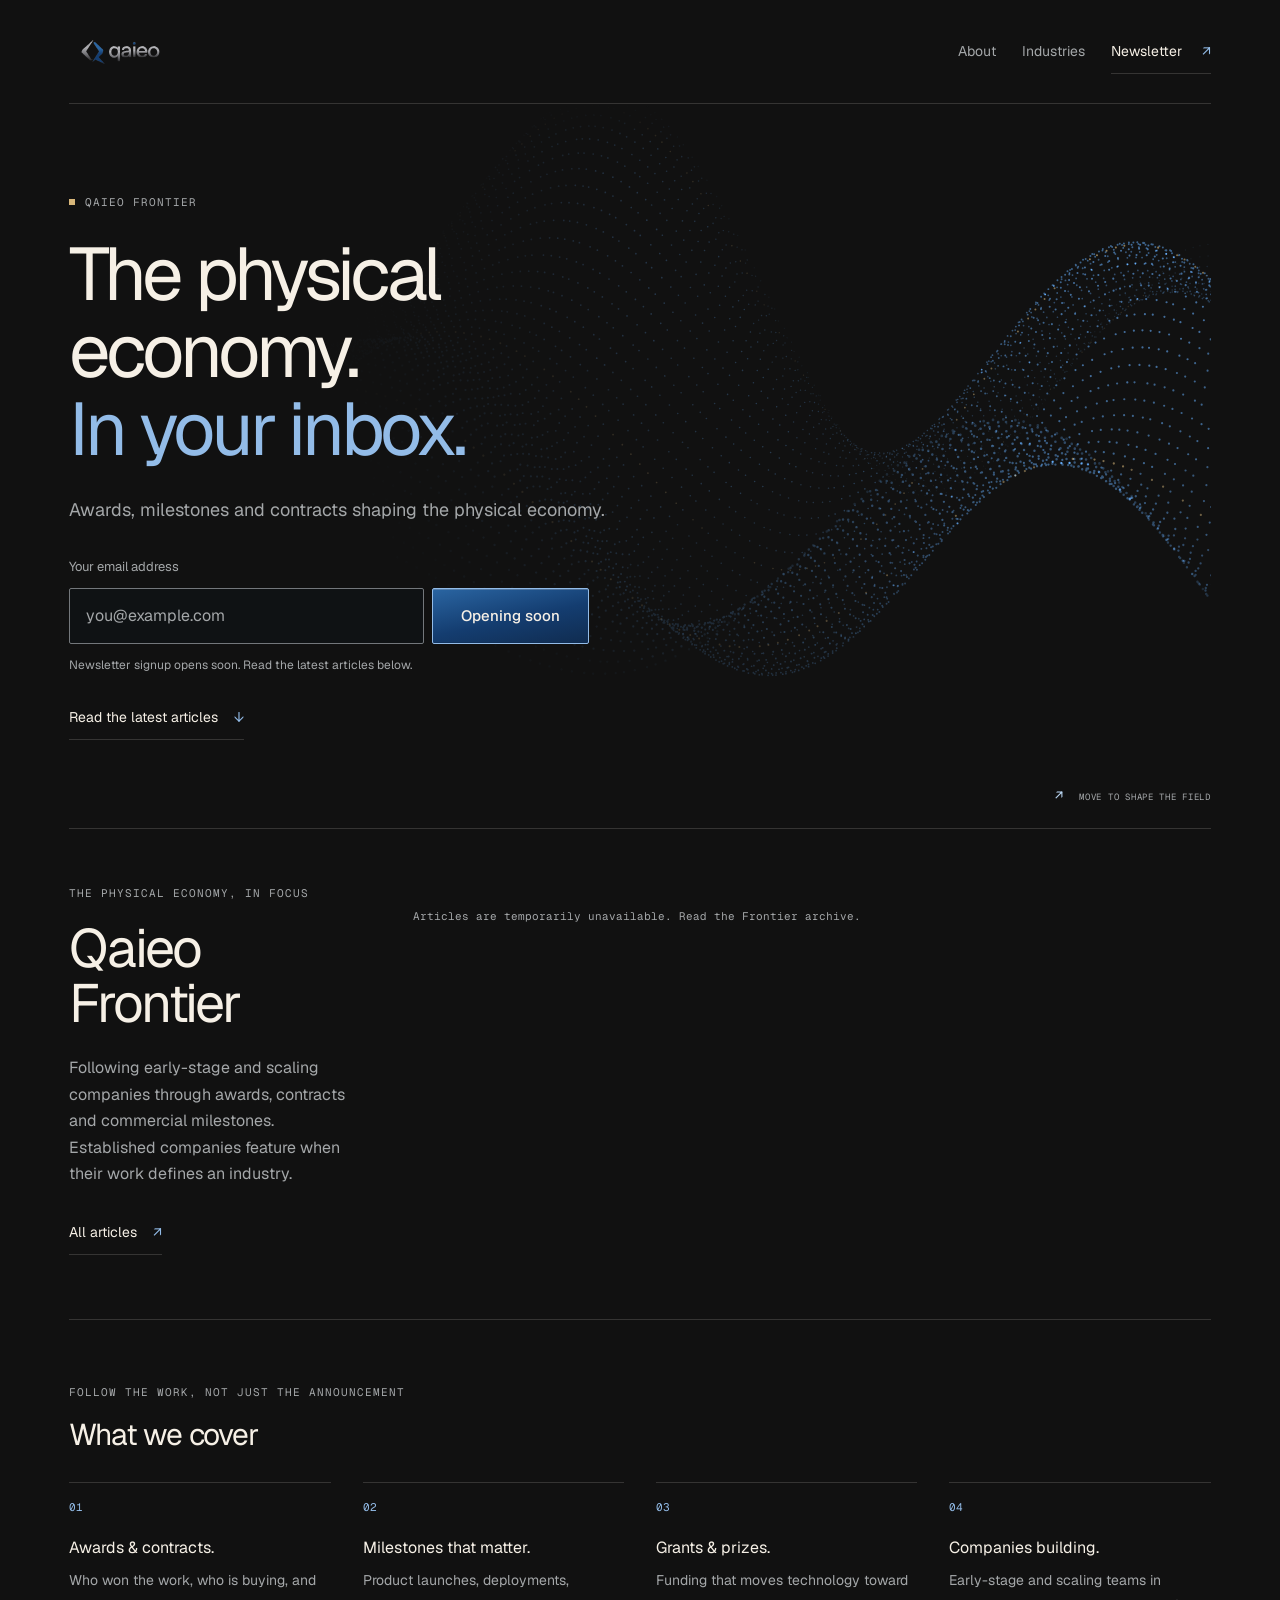
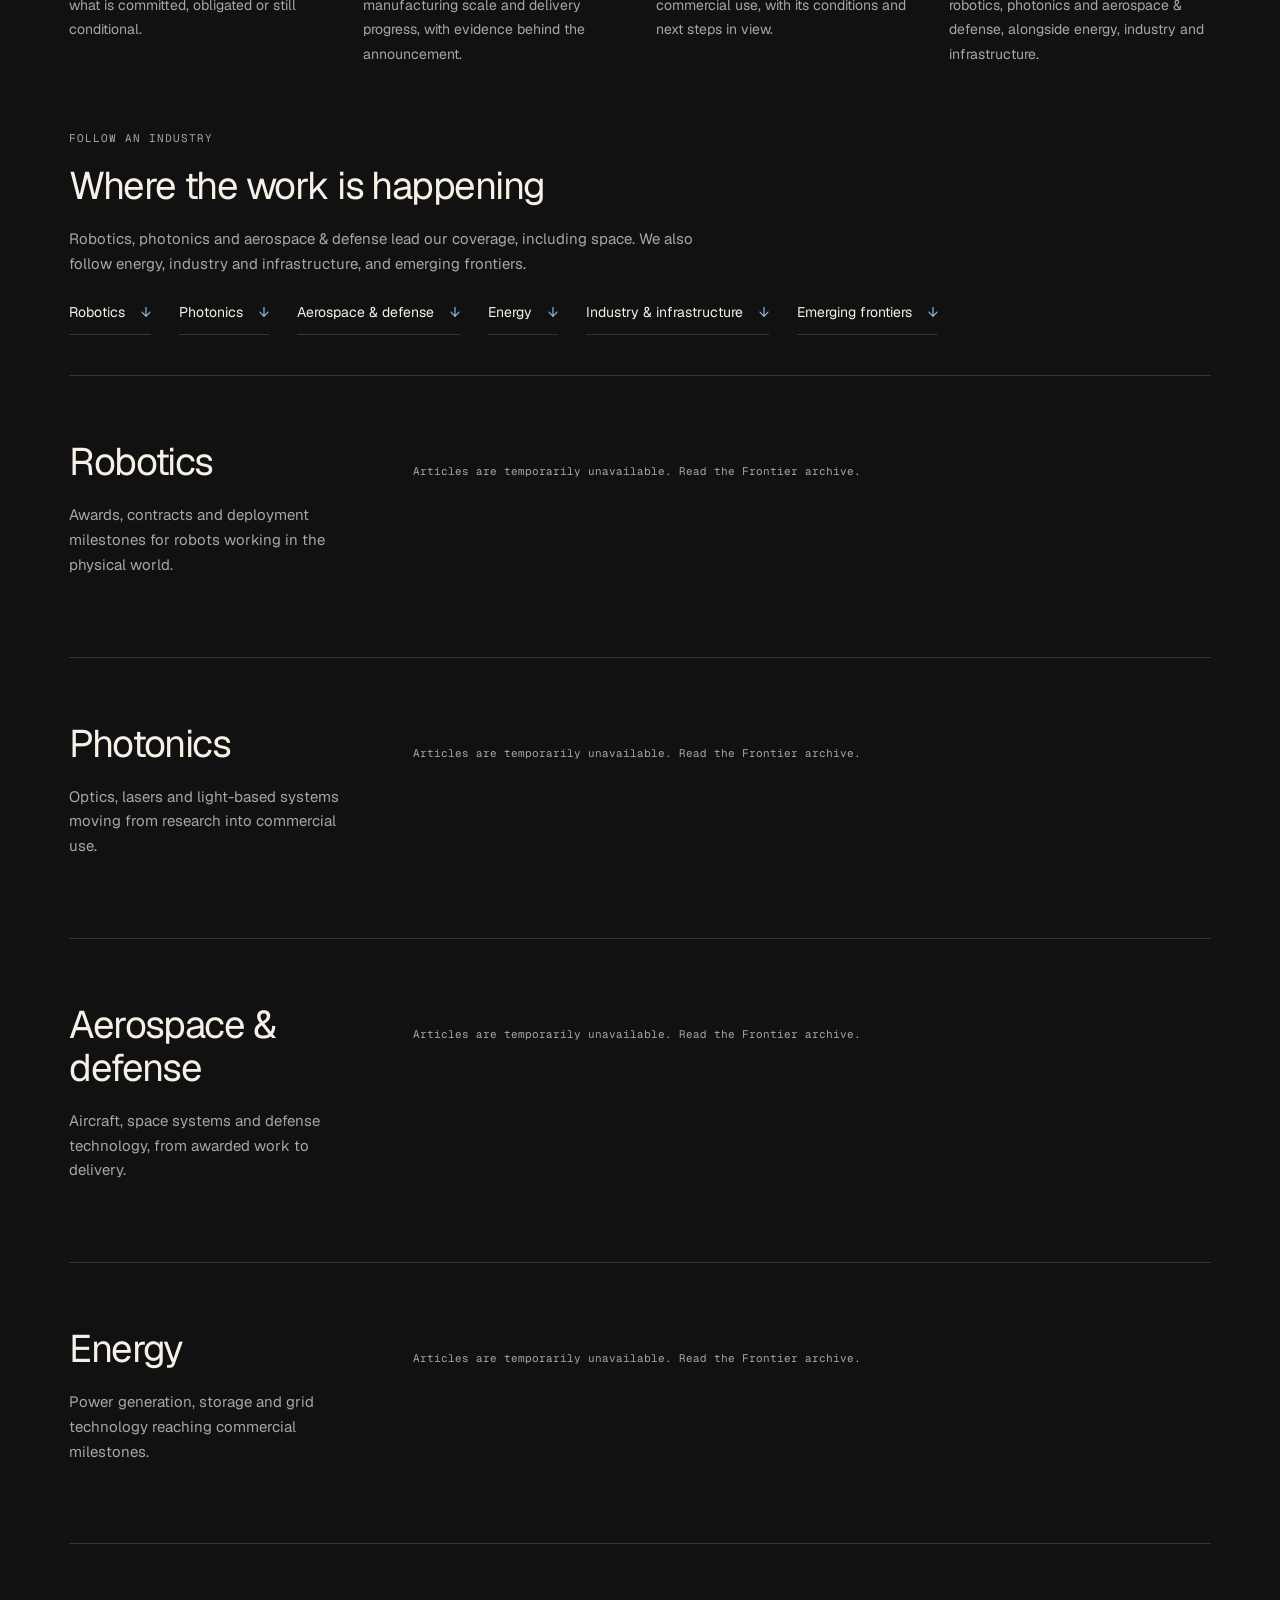
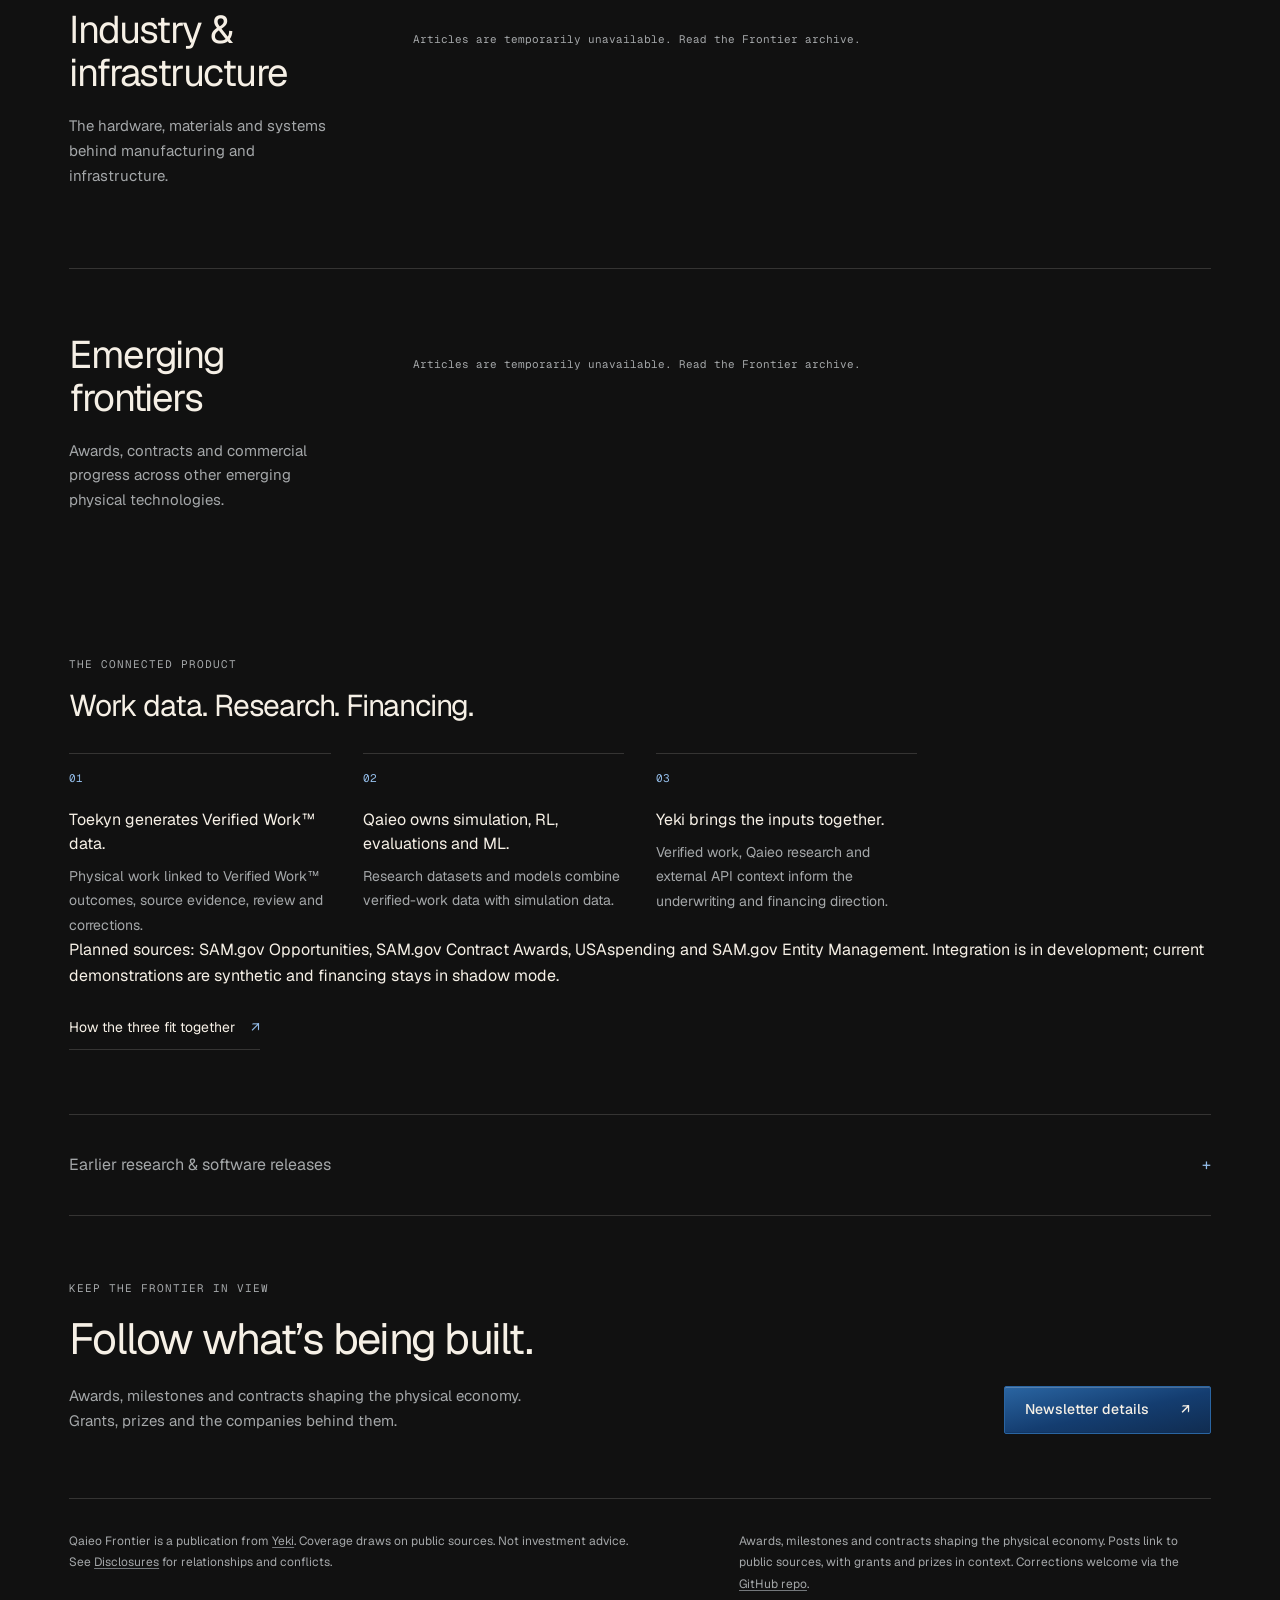
==== commit ce2cf69d: "Apply approved blue Qaieo website branding" ====
--- a/site/public/index.html
+++ b/site/public/index.html
@@ -5,17 +5,18 @@
   <meta name="viewport" content="width=device-width, initial-scale=1.0" />
   <title>Qaieo — The physical economy, in focus</title>
   <meta name="description" content="Awards, milestones and contracts shaping the physical economy. Early-stage and scaling companies in robotics, photonics, aerospace &amp; defense and beyond." />
-  <meta name="theme-color" content="#080a0c" />
+  <meta name="theme-color" content="#143D70" />
   <link rel="preload" href="fonts/Geist-Variable.woff2" as="font" type="font/woff2" crossorigin />
   <link rel="stylesheet" href="style.css" />
-  <link rel="icon" type="image/png" href="logos/qaieo-avatar.png" />
+  <link rel="icon" type="image/svg+xml" href="logos/qaieo-favicon-ivory.svg" />
+  <link rel="icon" type="image/svg+xml" href="logos/qaieo-favicon-dark.svg" media="(prefers-color-scheme: dark)" />
   <link rel="alternate" type="application/rss+xml" title="Qaieo" href="feed.xml" />
 </head>
 <body>
   <a class="skip-link" href="#main">Skip to content</a>
   <div class="wrap">
     <header class="site">
-      <a href="index.html" class="home-link" aria-label="Qaieo home"><img class="brand-logo" src="logos/qaieo-logo-white.svg" alt="Qaieo" width="1544" height="576" /></a>
+      <a href="index.html" class="home-link" aria-label="Qaieo home"><img class="brand-logo" src="logos/qaieo-lockup-animated.svg" alt="Qaieo" width="1544" height="576" /></a>
 
     <nav class="nav" aria-label="Primary">
       <a href="about.html">About</a>
--- a/site/public/style.css
+++ b/site/public/style.css
@@ -15,17 +15,22 @@
 
 :root {
   color-scheme: dark;
-  --bg: #080a0c;
-  --surface: #101316;
-  --text: #eeeae3;
+  --brand-primary: #143D70;
+  --brand-highlight: #2A65A2;
+  --brand-shadow: #102C50;
+  --brand-gold: #D8B77A;
+  --brand-ivory: #F6F0E6;
+  --bg: #111111;
+  --surface: #15191e;
+  --text: var(--brand-ivory);
   --muted: #a4a7a9;
   --border: rgba(238, 234, 227, .16);
   --control-border: #73777b;
-  --accent: #bda164;
-  --accent-light: #d0b575;
-  --on-accent: #100e09;
-  --gold-finish: linear-gradient(168deg, #d0b575 0%, #b99a5b 35%, #a98a4e 54%, #c1a267 100%);
-  --gold-finish-hover: linear-gradient(168deg, #ddc68e 0%, #c4a76b 35%, #b4985c 54%, #d0b575 100%);
+  --accent: #93BCE8;
+  --accent-light: #BAD6F3;
+  --on-accent: var(--brand-ivory);
+  --brand-finish: linear-gradient(168deg, var(--brand-highlight), var(--brand-primary) 54%, var(--brand-shadow));
+  --brand-finish-hover: linear-gradient(168deg, var(--brand-highlight), var(--brand-primary));
   --mono: "Geist Mono", monospace;
   --brand-logo-height: 32px;
   --brand-clear-space: 8px;
@@ -48,7 +53,7 @@
 
 /* A quiet shared header keeps the lab and its publication in one place. */
 header.site { min-height: 104px; display: flex; align-items: center; justify-content: space-between; gap: 32px; border-bottom: 1px solid var(--border); }
-.home-link { display: inline-flex; flex-shrink: 0; align-items: center; min-height: 44px; padding: var(--brand-clear-space); }
+.home-link { display: inline-flex; flex-shrink: 0; align-items: center; min-height: 48px; padding: var(--brand-clear-space); }
 .brand-logo { display: block; width: auto; height: var(--brand-logo-height); max-width: none; }
 .nav { display: flex; justify-content: flex-end; flex-wrap: wrap; gap: 4px 26px; font-size: 14px; line-height: 1.3; }
 .nav a { display: inline-flex; min-height: 44px; align-items: center; color: var(--muted); }
@@ -63,11 +68,11 @@
 .hero-copy { position: relative; max-width: 650px; width: 61%; }
 .wave-visual { position: absolute; inset: 0; z-index: -2; overflow: hidden; pointer-events: none; mask-image: linear-gradient(0deg, transparent, #000 10%, #000 95%, transparent); }
 .wave-poster, .ripple-field { position: absolute; inset: 0; width: 100%; height: 100%; }
-.wave-poster { object-fit: cover; object-position: 65% center; }
+.wave-poster { filter: hue-rotate(170deg) saturate(.85); object-fit: cover; object-position: 65% center; }
 .ripple-field { opacity: 0; }
 .field-ready .ripple-field { opacity: 1; }
 .field-ready .wave-poster { visibility: hidden; }
-.hero::before { content: ""; position: absolute; inset: 0; z-index: -1; pointer-events: none; background: linear-gradient(90deg, #080a0c 3%, rgba(8,10,12,.92) 25%, rgba(8,10,12,.58) 43%, rgba(8,10,12,.04) 64%, transparent 82%); }
+.hero::before { content: ""; position: absolute; inset: 0; z-index: -1; pointer-events: none; background: linear-gradient(90deg, #111111 3%, rgba(17,17,17,.92) 25%, rgba(17,17,17,.58) 43%, rgba(17,17,17,.04) 64%, transparent 82%); }
 .field-hint { display: none; position: absolute; right: 0; bottom: 22px; margin: 0; color: var(--muted); font: 9px/1.5 var(--mono); letter-spacing: .08em; text-transform: uppercase; pointer-events: none; }
 .field-hint span { margin-right: 10px; color: var(--accent-light); font-size: 14px; }
 @media (hover: hover) and (pointer: fine) and (prefers-reduced-motion: no-preference) {
@@ -76,12 +81,12 @@
 .hero-topics { list-style: none; padding: 0; margin: 0 0 18px; }
 .hero-topics li { padding: 15px 0; border-bottom: 1px solid var(--border); font-size: 17px; letter-spacing: -.02em; }
 .hero-topics span { color: var(--accent); font: 10px var(--mono); display: block; margin-bottom: 7px; }
-.hero-note { background: linear-gradient(90deg, rgba(8,10,12,.5), transparent); }
+.hero-note { background: linear-gradient(90deg, rgba(17,17,17,.5), transparent); }
 .hero h1 { font-size: clamp(46px, 5.8vw, 86px); letter-spacing: -.055em; line-height: 1.04; max-width: 14ch; margin-bottom: 28px; }
 .hero h1 span { display: block; color: var(--muted); }
 .hero .lede { max-width: 48ch; font-size: 18px; line-height: 1.65; color: var(--muted); margin: 0 0 32px; }
-.button { display: inline-flex; align-items: center; justify-content: space-between; gap: 32px; min-height: 48px; padding: 11px 20px; border: 1px solid var(--accent); border-radius: 2px; background: var(--gold-finish); box-shadow: inset 0 1px 0 rgba(241,228,190,.36), inset 0 -1px 0 rgba(38,30,14,.24); color: var(--on-accent); font-size: 14px; font-weight: 500; transition: background .18s ease, border-color .18s ease; }
-.button:hover { background: var(--gold-finish-hover); border-color: var(--accent-light); color: var(--on-accent); }
+.button { display: inline-flex; align-items: center; justify-content: space-between; gap: 32px; min-height: 48px; padding: 11px 20px; border: 1px solid var(--accent); border-radius: 2px; background: var(--brand-finish); box-shadow: inset 0 1px 0 rgba(220,220,224,.25), inset 0 -1px 0 rgba(16,44,80,.35); color: var(--on-accent); font-size: 14px; font-weight: 500; transition: background .18s ease, border-color .18s ease; }
+.button:hover { background: var(--brand-finish-hover); border-color: var(--accent-light); color: var(--on-accent); }
 .hero-note { padding: 26px 0 8px; border-top: 1px solid var(--border); }
 .hero-note .eyebrow { margin-bottom: 22px; }
 .hero-question { font-size: 19px; line-height: 1.8; letter-spacing: -.025em; margin-bottom: 28px; }
@@ -166,10 +171,10 @@
 .hero-signup input { font: inherit; border-radius: 2px; }
 .hero-signup input[type="email"] { min-width: 0; flex: 1; min-height: 54px; padding: 14px 16px; border: 1px solid var(--control-border); background: rgba(16,19,22,.9); color: var(--text); }
 .hero-signup input[type="email"]::placeholder { color: var(--muted); opacity: 1; }
-.hero-signup input[type="submit"] { min-height: 54px; padding: 14px 28px; border: 1px solid var(--accent); background: var(--gold-finish); box-shadow: inset 0 1px 0 rgba(241,228,190,.36), inset 0 -1px 0 rgba(38,30,14,.24); color: var(--on-accent); font-size: 15px; font-weight: 500; cursor: pointer; }
-.hero-signup input[type="submit"]:hover { background: var(--gold-finish-hover); border-color: var(--accent-light); }
+.hero-signup input[type="submit"] { min-height: 54px; padding: 14px 28px; border: 1px solid var(--accent); background: var(--brand-finish); box-shadow: inset 0 1px 0 rgba(220,220,224,.25), inset 0 -1px 0 rgba(16,44,80,.35); color: var(--on-accent); font-size: 15px; font-weight: 500; cursor: pointer; }
+.hero-signup input[type="submit"]:hover { background: var(--brand-finish-hover); border-color: var(--accent-light); }
 .hero-signup input:disabled { cursor: not-allowed; }
-.hero-signup input[type="submit"]:disabled:hover { background: var(--gold-finish); border-color: var(--accent); }
+.hero-signup input[type="submit"]:disabled:hover { background: var(--brand-finish); border-color: var(--accent); }
 .signup-note { font-size: 12px; color: var(--muted); margin: 12px 0 0; }
 .hero-explore { margin-top: 20px; }
 .newsletter-reminder .button { justify-self: end; }
@@ -186,8 +191,8 @@
 .newsletter input { font: inherit; border-radius: 2px; }
 .newsletter input[type="email"] { min-width: 0; flex: 1 1 auto; min-height: 50px; padding: 12px 14px; border: 1px solid var(--control-border); background: var(--surface); color: var(--text); }
 .newsletter input[type="email"]::placeholder { color: var(--muted); opacity: 1; }
-.newsletter input[type="submit"] { flex: 0 0 auto; min-height: 50px; padding: 12px 22px; border: 1px solid var(--accent); background: var(--gold-finish); box-shadow: inset 0 1px 0 rgba(241,228,190,.36), inset 0 -1px 0 rgba(38,30,14,.24); color: var(--on-accent); font-size: 14px; font-weight: 500; cursor: pointer; }
-.newsletter input[type="submit"]:hover { background: var(--gold-finish-hover); border-color: var(--accent-light); }
+.newsletter input[type="submit"] { flex: 0 0 auto; min-height: 50px; padding: 12px 22px; border: 1px solid var(--accent); background: var(--brand-finish); box-shadow: inset 0 1px 0 rgba(220,220,224,.25), inset 0 -1px 0 rgba(16,44,80,.35); color: var(--on-accent); font-size: 14px; font-weight: 500; cursor: pointer; }
+.newsletter input[type="submit"]:hover { background: var(--brand-finish-hover); border-color: var(--accent-light); }
 .sub-msg { color: var(--muted); font-size: 14px; margin: 14px 0 0; }
 
 footer.site { display: grid; grid-template-columns: 1.25fr 1fr; gap: 80px; border-top: 1px solid var(--border); padding: 32px 0 40px; color: var(--muted); font-size: 12px; line-height: 1.8; }
@@ -214,7 +219,7 @@
   .nav { max-width: 440px; gap: 0 18px; }
   .hero { padding: 64px 0; }
   .hero-copy { width: 88%; }
-  .hero::before { background: linear-gradient(90deg, rgba(8,10,12,.94), rgba(8,10,12,.78) 45%, rgba(8,10,12,.15)); }
+  .hero::before { background: linear-gradient(90deg, rgba(17,17,17,.94), rgba(17,17,17,.78) 45%, rgba(17,17,17,.15)); }
   .hero h1 { max-width: 16ch; font-size: clamp(48px, 8.5vw, 74px); }
   .wave-poster { object-position: 75% center; }
   .frontier { grid-template-columns: 1fr; gap: 32px; padding: 48px 0; }
@@ -234,7 +239,7 @@
   .hero { padding: 48px 0 52px; }
   .hero-copy { width: 100%; }
   .field-ready .field-hint { display: none; }
-  .hero::before { background: linear-gradient(90deg, rgba(8,10,12,.92), rgba(8,10,12,.80) 58%, rgba(8,10,12,.48)); }
+  .hero::before { background: linear-gradient(90deg, rgba(17,17,17,.92), rgba(17,17,17,.80) 58%, rgba(17,17,17,.48)); }
   .hero h1 { font-size: clamp(43px, 9.5vw, 58px); max-width: 15ch; }
   .hero .lede { font-size: 16px; }
   .hero-signup input[type="email"] { flex-basis: 160px; }
@@ -266,3 +271,9 @@
 @media (prefers-reduced-motion: reduce) {
   *, *::before, *::after { animation: none !important; transition: none !important; scroll-behavior: auto !important; }
 }
+
+/* Shared brand material: blue actions, platinum edges and champagne details. */
+::selection { background: var(--brand-primary); color: var(--brand-ivory); }
+.hero .eyebrow .square { background: var(--brand-gold); }
+.hero h1 span { color: var(--accent); }
+.button, input[type="submit"] { border-color: var(--brand-highlight); }
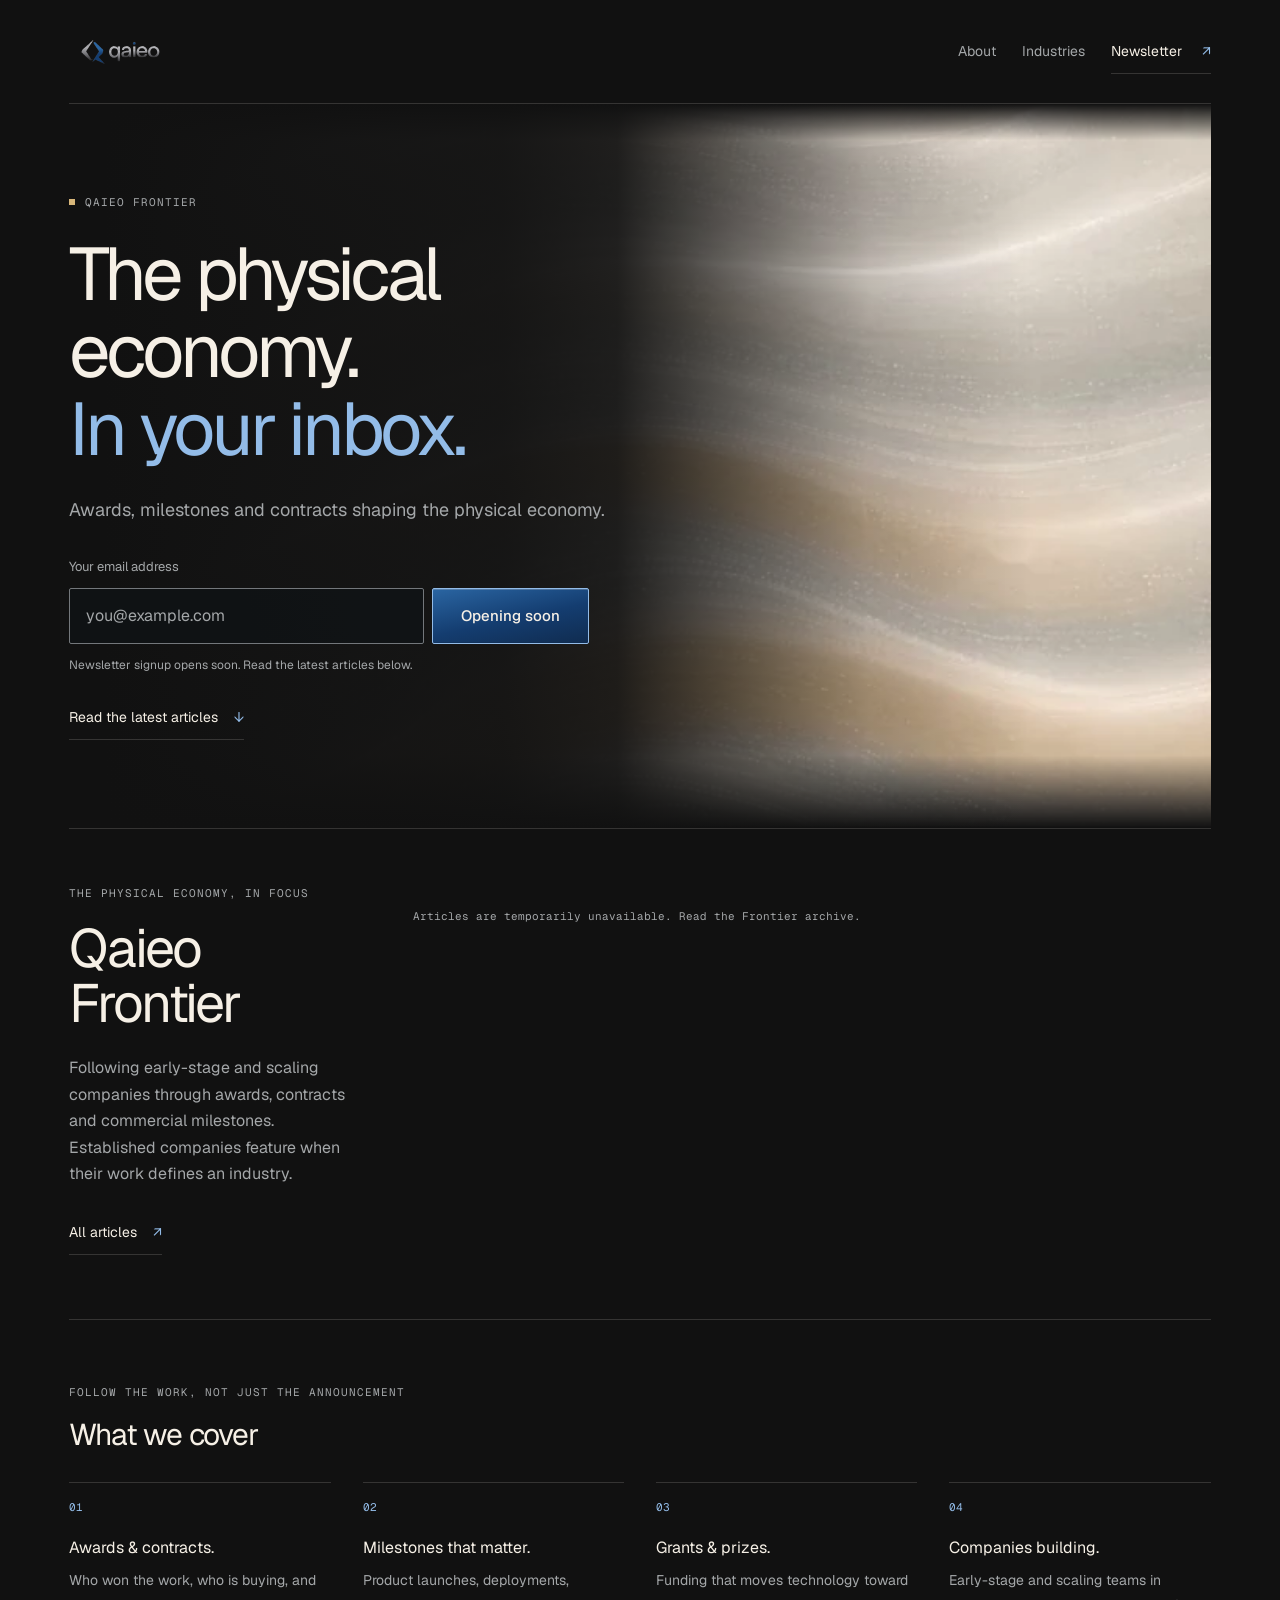
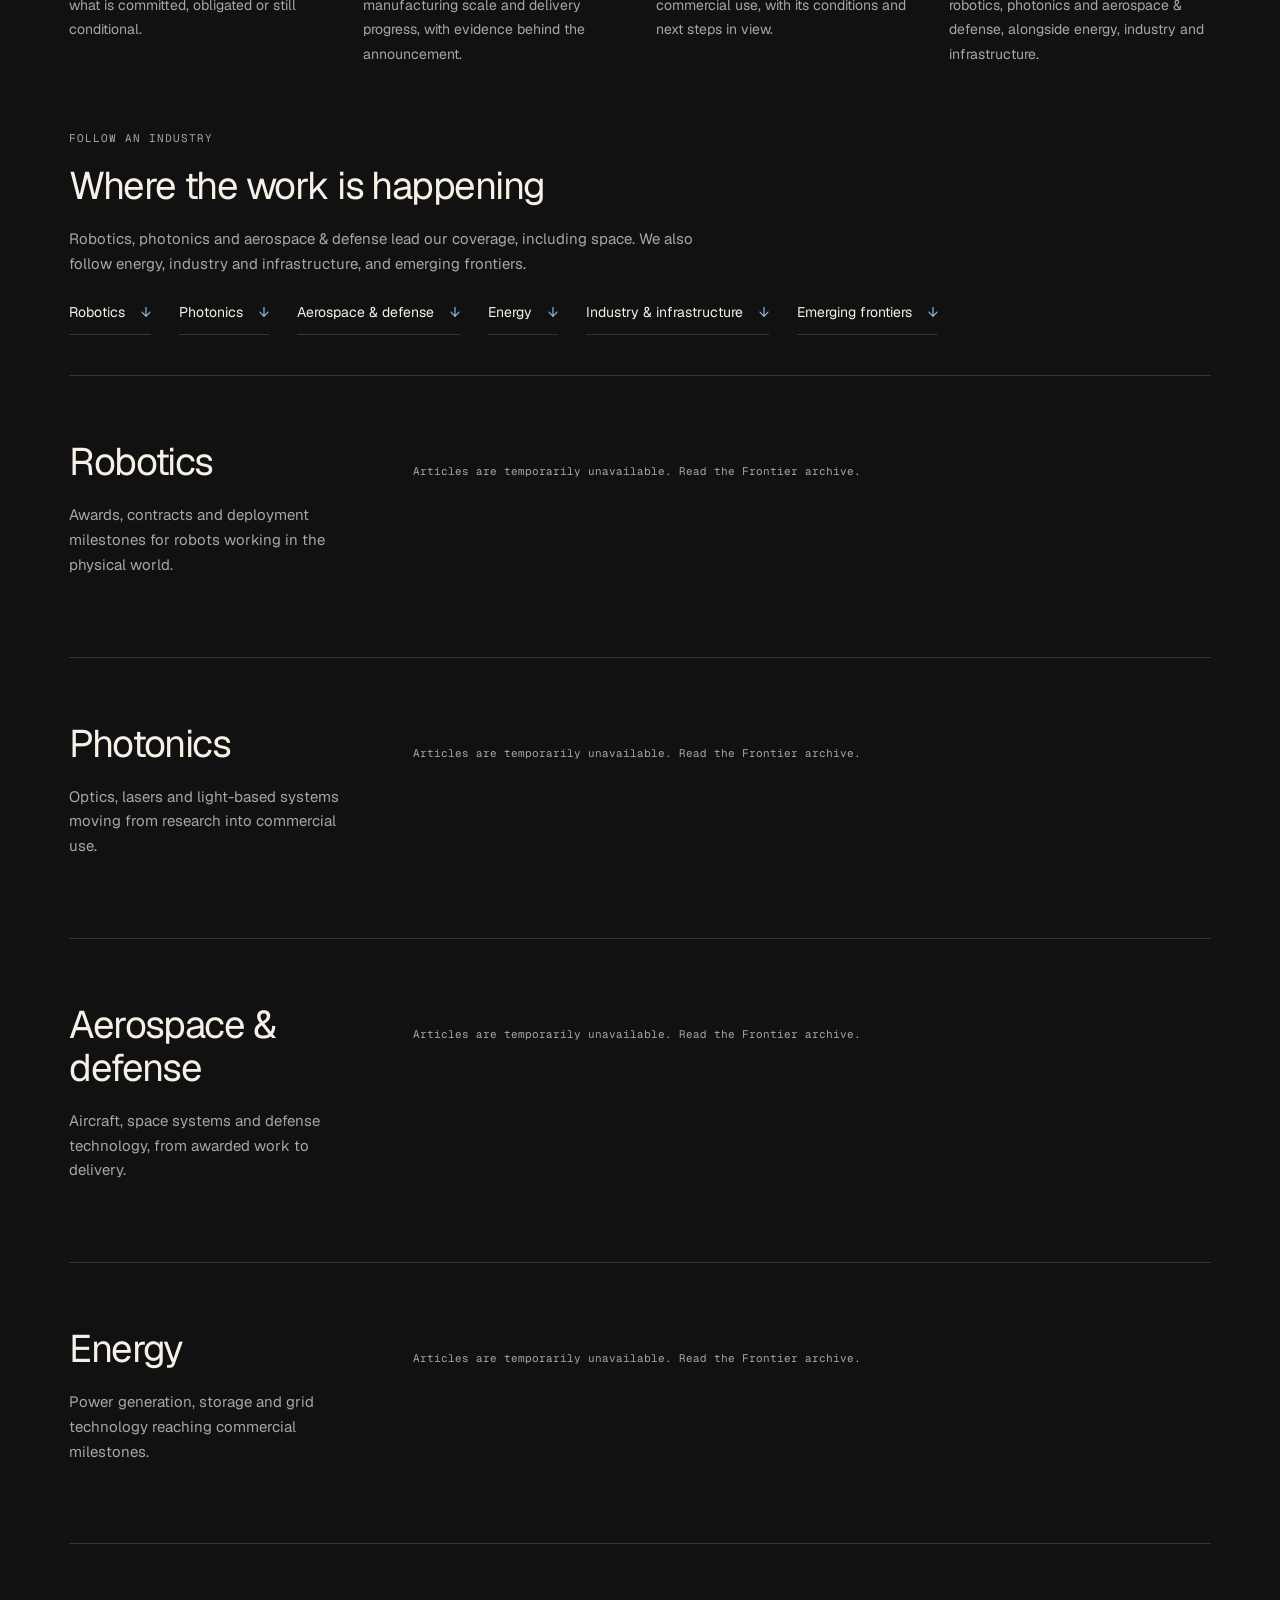
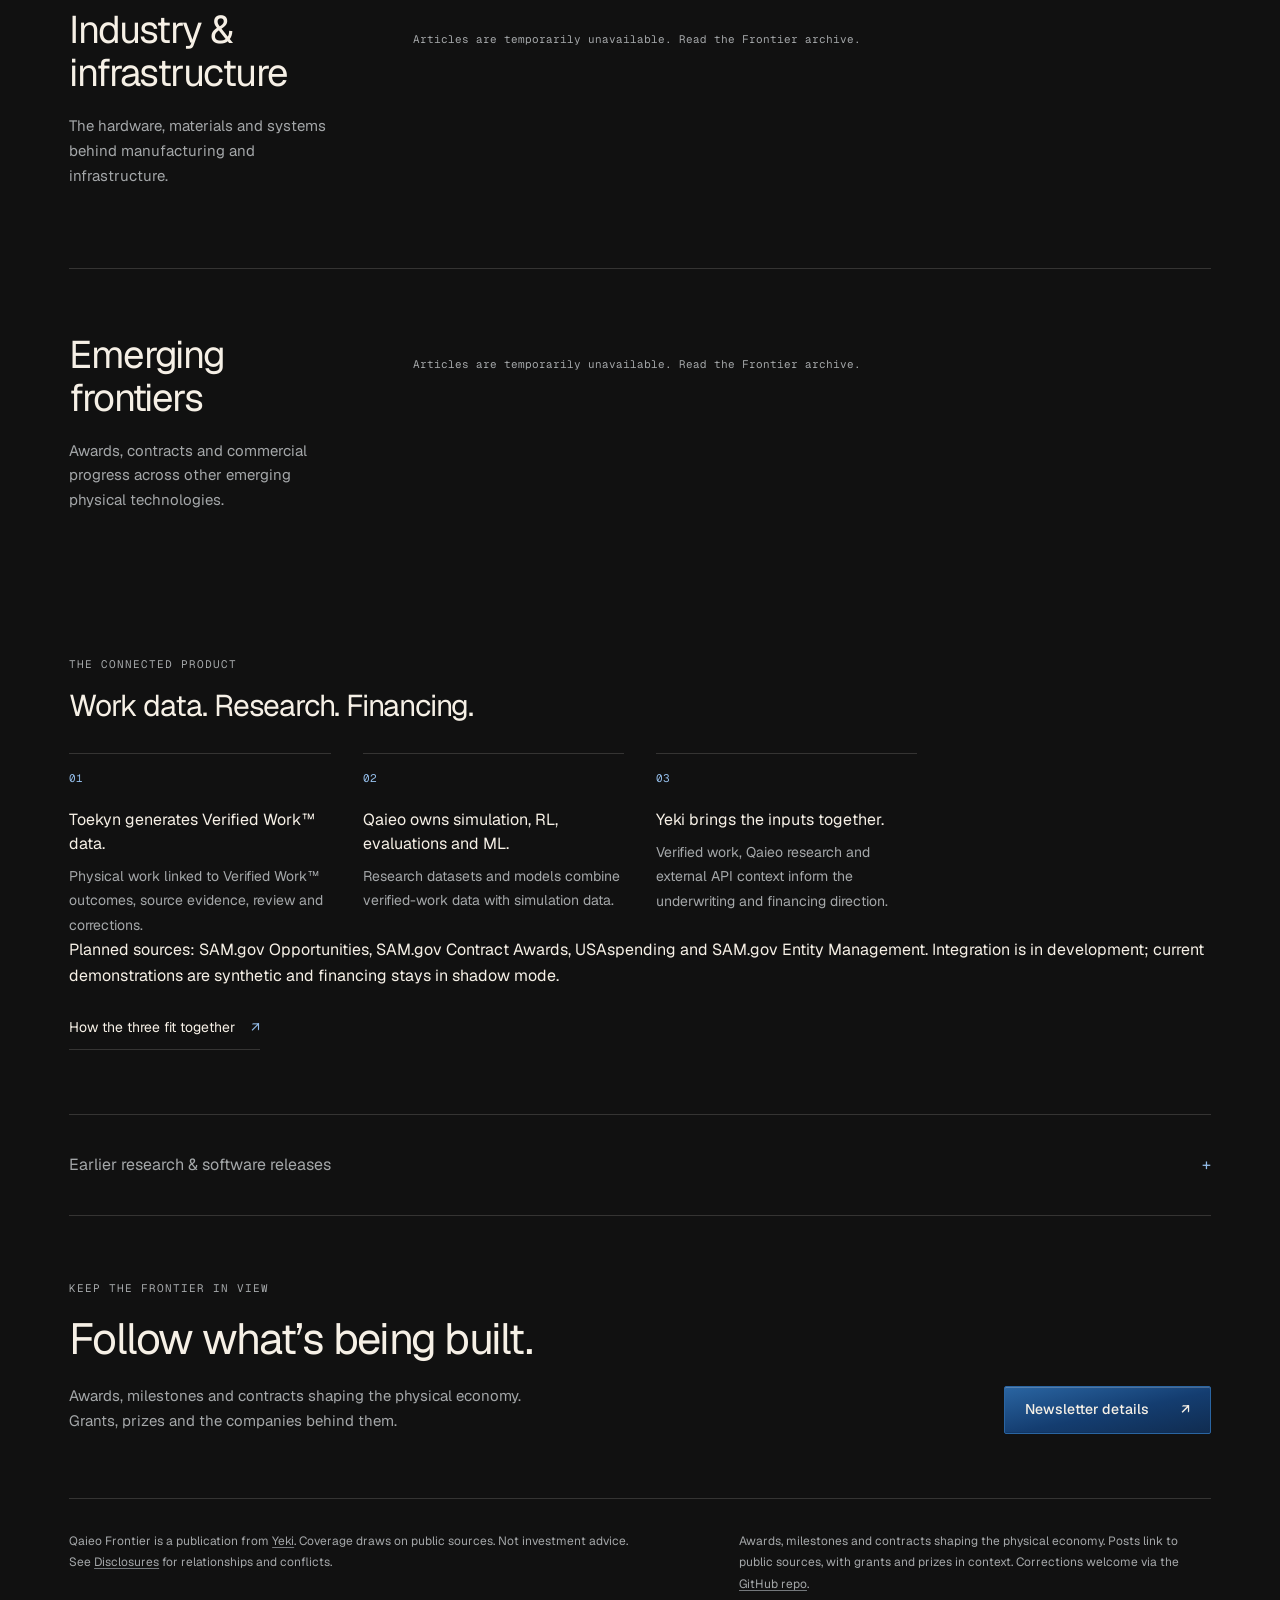
==== commit 1b8c4c6f: "Apply approved Ivory Platinum to Qaieo hero material" ====
--- a/site/public/index.html
+++ b/site/public/index.html
@@ -27,9 +27,8 @@
     <main id="main" class="lab-page">
 
       <section class="hero" id="newsletter" aria-labelledby="lab-title">
-        <div class="wave-visual" aria-hidden="true">
-          <img class="wave-poster" src="art/quantum-field-gold.webp" alt="" width="1600" height="905" decoding="async" />
-          <canvas class="ripple-field"></canvas>
+        <div class="wave-visual platinum-material" aria-hidden="true" data-platinum-source="art/ivory.mp4">
+          <img class="wave-poster" src="art/ivory.webp" alt="" width="1280" height="464" decoding="async" />
         </div>
         <div class="hero-copy">
           <p class="eyebrow"><span class="square" aria-hidden="true"></span>Qaieo Frontier</p>
@@ -62,8 +61,8 @@
           </div>
           <a class="hero-explore text-link" href="#frontier">Read the latest articles <span aria-hidden="true">↓</span></a>
         </div>
-        <p class="field-hint" aria-hidden="true"><span>↗</span> Move to shape the field</p>
-        <script type="module" src="ripple.mjs"></script>
+        <button class="platinum-control" type="button" data-platinum-toggle aria-pressed="false" hidden>Pause background animation</button>
+        <script type="module" src="platinum.mjs"></script>
       </section>
       <section id="frontier" class="frontier" aria-labelledby="frontier-title">
         <div class="frontier-intro">
--- a/site/public/style.css
+++ b/site/public/style.css
@@ -63,16 +63,16 @@
 .eyebrow { display: block; margin-bottom: 24px; font: 400 11px/1.6 var(--mono); letter-spacing: .09em; text-transform: uppercase; color: var(--muted); }
 .square { display: inline-block; width: 6px; height: 6px; background: var(--accent); margin-right: 10px; vertical-align: .1em; }
 
-/* Quantum particle sculpture: a clear reading surface and an open visual field. */
+/* Approved Ivory Platinum material with a protected dark reading surface. */
 .hero { position: relative; isolation: isolate; padding: clamp(64px, 7vw, 104px) 0 88px; }
 .hero-copy { position: relative; max-width: 650px; width: 61%; }
 .wave-visual { position: absolute; inset: 0; z-index: -2; overflow: hidden; pointer-events: none; mask-image: linear-gradient(0deg, transparent, #000 10%, #000 95%, transparent); }
 .wave-poster, .ripple-field { position: absolute; inset: 0; width: 100%; height: 100%; }
-.wave-poster { filter: hue-rotate(170deg) saturate(.85); object-fit: cover; object-position: 65% center; }
+.wave-poster { object-fit: cover; object-position: 65% center; }
 .ripple-field { opacity: 0; }
 .field-ready .ripple-field { opacity: 1; }
 .field-ready .wave-poster { visibility: hidden; }
-.hero::before { content: ""; position: absolute; inset: 0; z-index: -1; pointer-events: none; background: linear-gradient(90deg, #111111 3%, rgba(17,17,17,.92) 25%, rgba(17,17,17,.58) 43%, rgba(17,17,17,.04) 64%, transparent 82%); }
+.hero::before { content: ""; position: absolute; inset: 0; z-index: -1; pointer-events: none; background: linear-gradient(90deg, #111111 3%, rgba(17,17,17,.97) 38%, rgba(17,17,17,.92) 48%, rgba(17,17,17,.2) 70%, transparent 84%); }
 .field-hint { display: none; position: absolute; right: 0; bottom: 22px; margin: 0; color: var(--muted); font: 9px/1.5 var(--mono); letter-spacing: .08em; text-transform: uppercase; pointer-events: none; }
 .field-hint span { margin-right: 10px; color: var(--accent-light); font-size: 14px; }
 @media (hover: hover) and (pointer: fine) and (prefers-reduced-motion: no-preference) {
@@ -277,3 +277,11 @@
 .hero .eyebrow .square { background: var(--brand-gold); }
 .hero h1 span { color: var(--accent); }
 .button, input[type="submit"] { border-color: var(--brand-highlight); }
+
+/* Material playback shares the static poster's geometry and reading scrim. */
+.platinum-video { position:absolute; inset:0; width:100%; height:100%; object-fit:cover; object-position:65% center; }
+.platinum-control { position:absolute; right:0; bottom:20px; min-height:44px; padding:9px 13px; background:#111; color:#F6F0E6; border:1px solid #D8B77A; font:11px var(--mono); cursor:pointer; }
+.platinum-control[hidden] { display:none; }
+@media(max-width:700px) { .platinum-control { position:relative; bottom:auto; margin-top:22px; } }
+
+@media(max-width:1000px) { .hero::before { background:rgb(17 17 17/.92); } }
